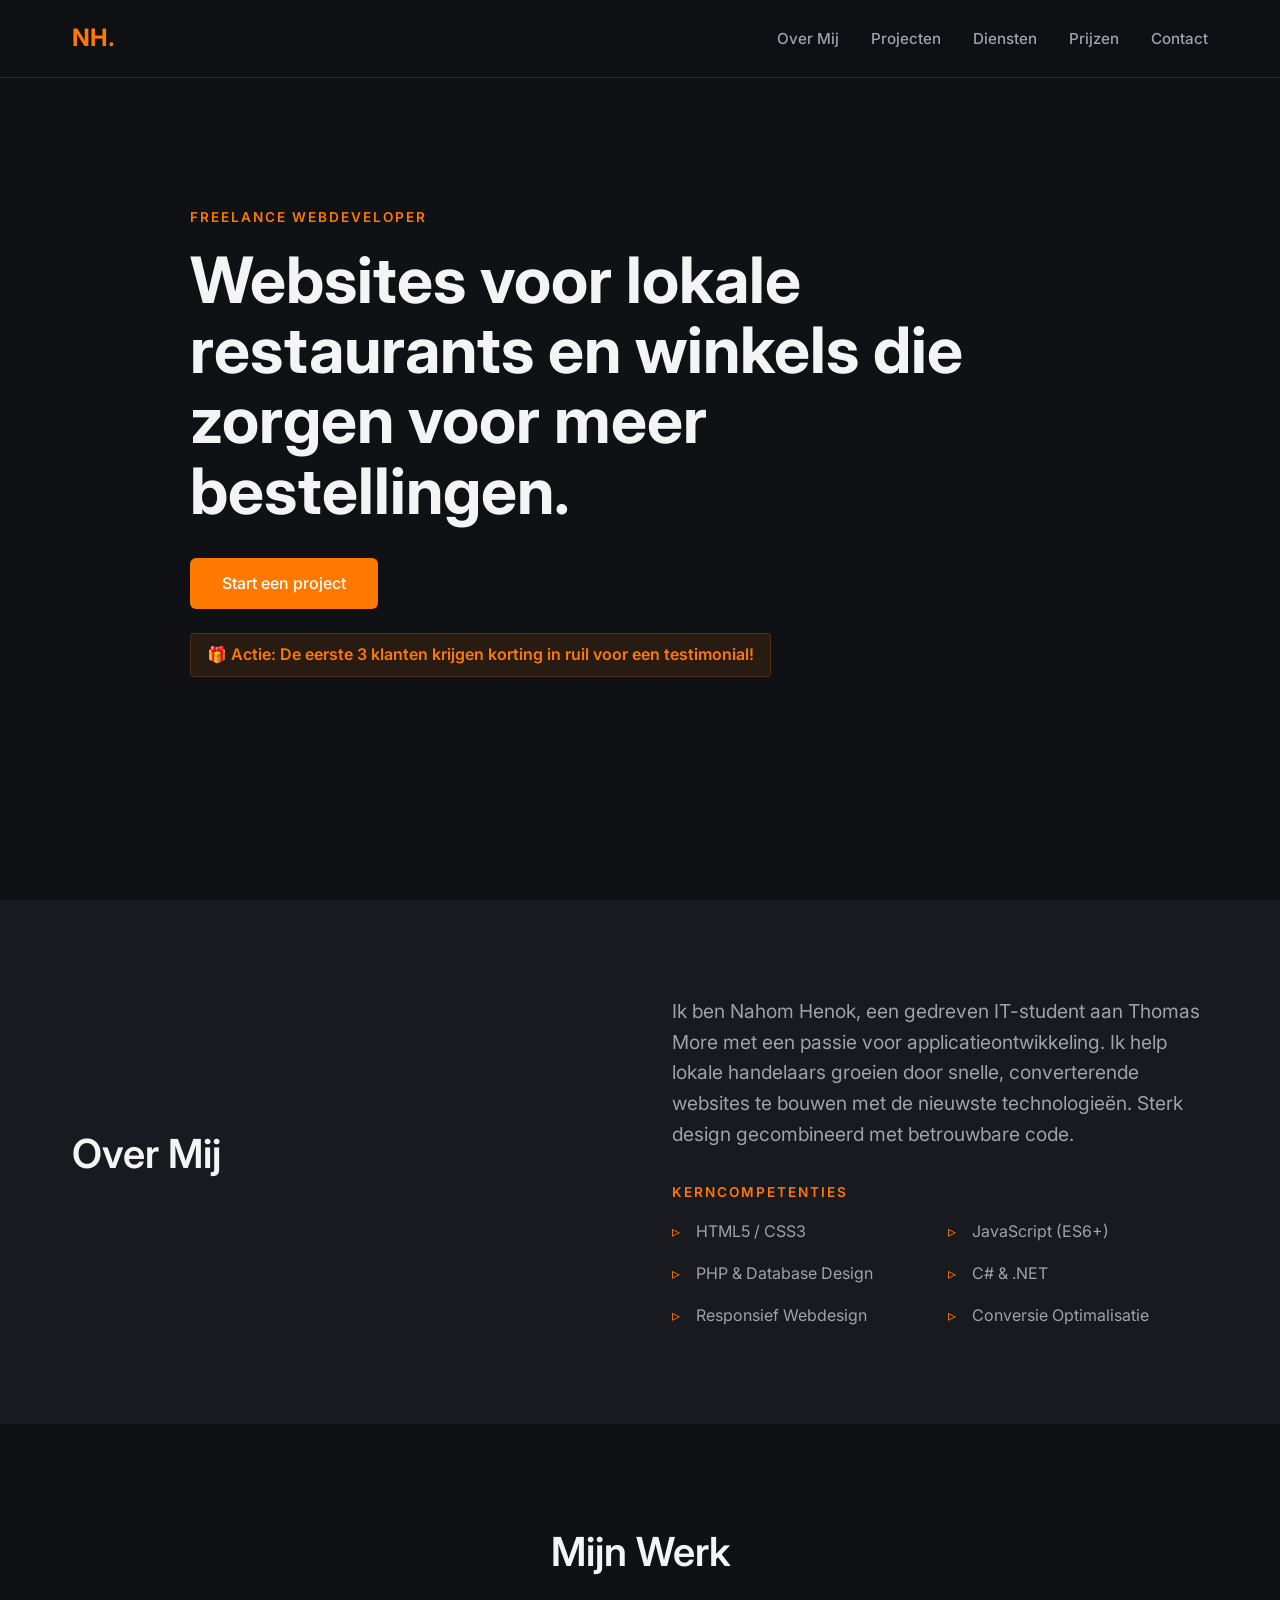
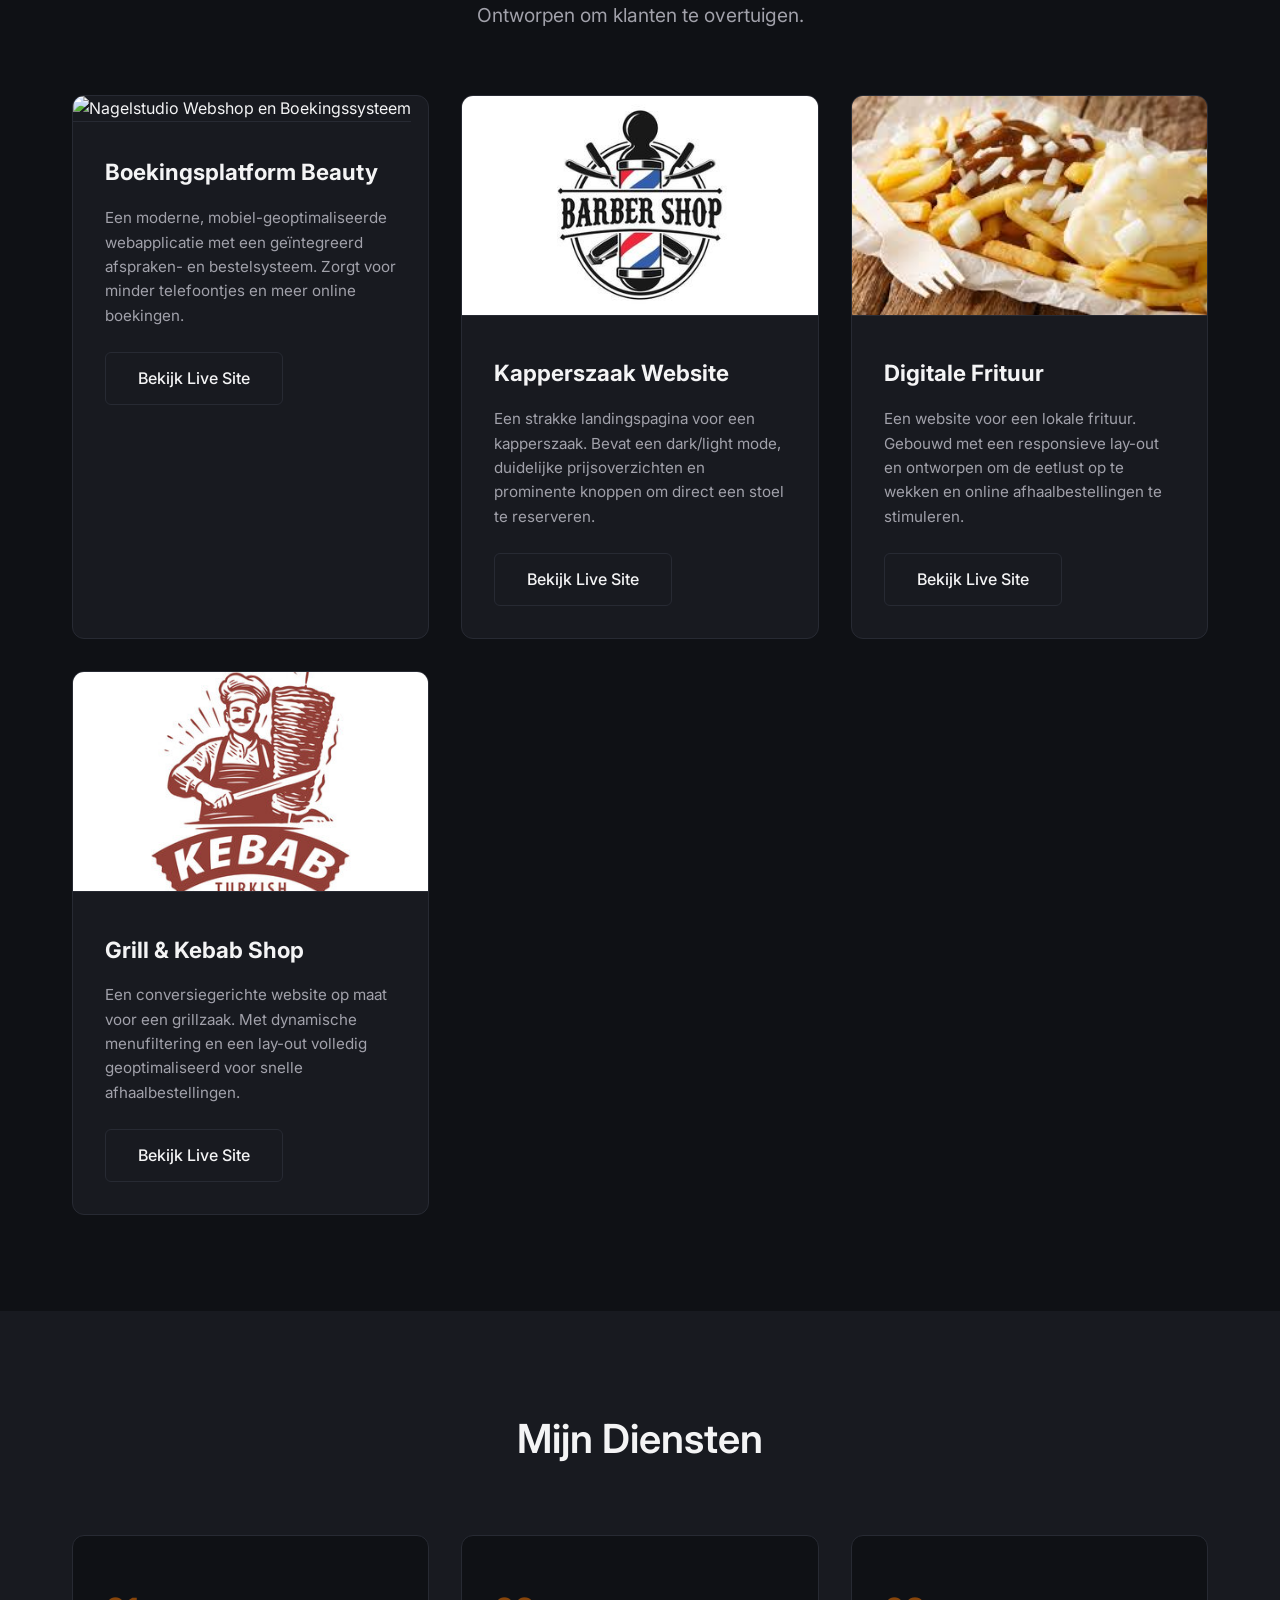
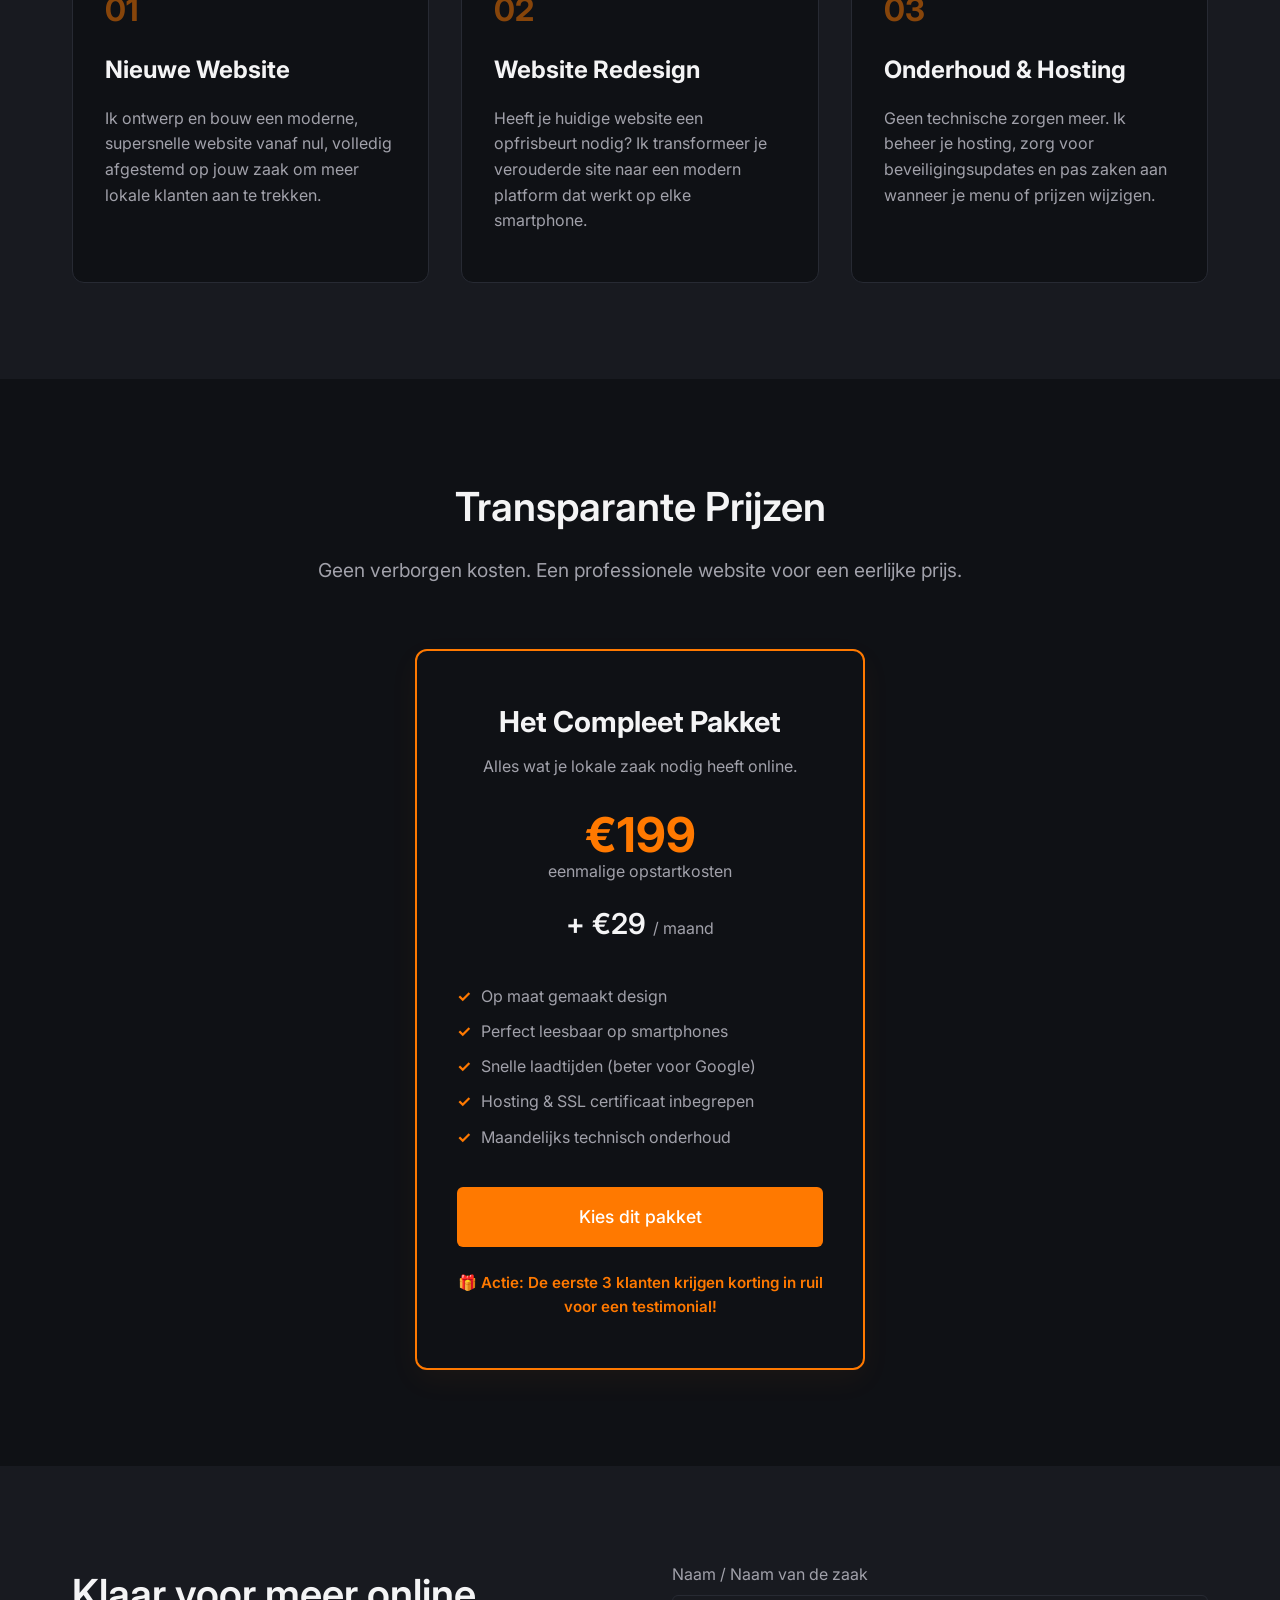
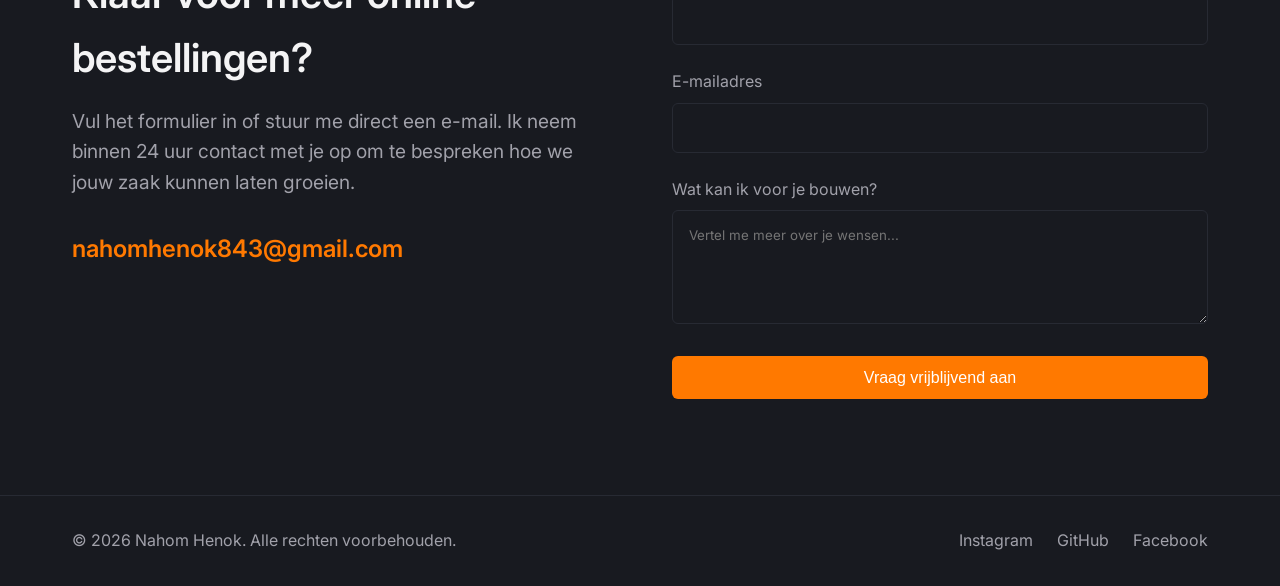
==== index.html @ 1fb466c1 "index.html" ====
<!DOCTYPE html>
<html lang="nl">
<head>
    <meta charset="UTF-8">
    <meta name="viewport" content="width=device-width, initial-scale=1.0">
    <title>Nahom Henok | Webdesign voor Lokale Zaken</title>
    <link rel="preconnect" href="https://fonts.googleapis.com">
    <link rel="preconnect" href="https://fonts.gstatic.com" crossorigin>
    <link href="https://fonts.googleapis.com/css2?family=Inter:wght@300;400;500;600;700&display=swap" rel="stylesheet">
    <style>
        /* CSS Variabelen - Geïnspireerd op een moderne, strakke stijl met een subtiele Thomas More oranje accentkleur */
        :root {
            --bg-color: #0f1115;
            --bg-light: #181a20;
            --text-main: #f4f4f5;
            --text-muted: #a1a1aa;
            --accent: #FF7900; /* Thomas More Oranje */
            --accent-hover: #e66d00;
            --border: #272a33;
            --transition: 0.3s ease;
        }

        * {
            margin: 0;
            padding: 0;
            box-sizing: border-box;
        }

        html {
            scroll-behavior: smooth;
        }

        body {
            font-family: 'Inter', sans-serif;
            background-color: var(--bg-color);
            color: var(--text-main);
            line-height: 1.6;
        }

        a {
            text-decoration: none;
            color: inherit;
        }

        ul {
            list-style: none;
        }

        .container {
            max-width: 1200px;
            margin: 0 auto;
            padding: 0 2rem;
        }

        .section {
            padding: 6rem 0;
        }

        .bg-light {
            background-color: var(--bg-light);
        }

        /* --- Typografie --- */
        .section-title {
            font-size: 2.5rem;
            font-weight: 600;
            margin-bottom: 1rem;
            color: var(--text-main);
        }
        
        .eyebrow {
            color: var(--accent);
            text-transform: uppercase;
            letter-spacing: 2px;
            font-size: 0.85rem;
            font-weight: 600;
            display: block;
            margin-bottom: 1rem;
        }

        /* --- Knoppen --- */
        .btn {
            display: inline-block;
            padding: 0.8rem 2rem;
            border-radius: 6px;
            font-weight: 500;
            transition: var(--transition);
            cursor: pointer;
            border: none;
            font-size: 1rem;
        }

        .btn-primary {
            background-color: var(--accent);
            color: #fff;
        }

        .btn-primary:hover {
            background-color: var(--accent-hover);
        }

        .btn-outline {
            background-color: transparent;
            border: 1px solid var(--border);
            color: var(--text-main);
        }

        .btn-outline:hover {
            border-color: var(--accent);
            color: var(--accent);
        }

        .btn-block {
            width: 100%;
        }

        /* --- Navigatie --- */
        .header {
            position: fixed;
            top: 0;
            width: 100%;
            background-color: rgba(15, 17, 21, 0.9);
            backdrop-filter: blur(10px);
            z-index: 1000;
            border-bottom: 1px solid var(--border);
        }

        .navContainer {
            max-width: 1200px;
            margin: 0 auto;
            padding: 1.2rem 2rem;
            display: flex;
            justify-content: space-between;
            align-items: center;
        }

        .logo h3 {
            font-size: 1.5rem;
            font-weight: 700;
            color: var(--accent);
        }

        .nav-links {
            display: flex;
            gap: 2rem;
        }

        .nav-links a {
            font-size: 0.95rem;
            font-weight: 500;
            color: var(--text-muted);
            transition: var(--transition);
        }

        .nav-links a:hover {
            color: var(--accent);
        }

        /* --- Hero Sectie --- */
        .hero {
            min-height: 100vh;
            display: flex;
            align-items: center;
            padding-top: 80px;
        }

        .hero-title {
            font-size: 4rem;
            font-weight: 700;
            line-height: 1.1;
            margin-bottom: 2rem;
            max-width: 900px;
        }

        .promo-text {
            display: inline-block;
            margin-top: 1.5rem;
            font-weight: 600;
            color: var(--accent);
            background: rgba(255, 121, 0, 0.1);
            padding: 0.5rem 1rem;
            border-radius: 4px;
            border: 1px solid rgba(255, 121, 0, 0.2);
        }

        /* --- Over Mij --- */
        .about-grid {
            display: grid;
            grid-template-columns: 1fr 1fr;
            gap: 4rem;
            align-items: center;
        }

        .lead-text {
            font-size: 1.2rem;
            color: var(--text-muted);
            margin-bottom: 2rem;
        }

        .skills-list {
            display: grid;
            grid-template-columns: 1fr 1fr;
            gap: 1rem;
        }

        .skills-list li {
            position: relative;
            padding-left: 1.5rem;
            color: var(--text-muted);
        }

        .skills-list li::before {
            content: '▹';
            position: absolute;
            left: 0;
            color: var(--accent);
        }

        /* --- Projecten --- */
        .align-center {
            text-align: center;
            margin-bottom: 4rem;
        }

        .projects-grid {
            display: grid;
            grid-template-columns: repeat(auto-fit, minmax(300px, 1fr));
            gap: 2rem;
        }

        .projects-card {
            background-color: var(--bg-light);
            border: 1px solid var(--border);
            border-radius: 12px;
            overflow: hidden;
            transition: var(--transition);
        }

        .projects-card:hover {
            transform: translateY(-5px);
            border-color: var(--accent);
        }

        .project-image img {
            width: 100%;
            height: 220px;
            object-fit: cover;
            border-bottom: 1px solid var(--border);
        }

        .project-info {
            padding: 2rem;
        }

        .project-title {
            font-size: 1.4rem;
            margin-bottom: 1rem;
        }

        .project-desc {
            color: var(--text-muted);
            margin-bottom: 1.5rem;
            font-size: 0.95rem;
        }

        /* --- Diensten --- */
        .services-grid {
            display: grid;
            grid-template-columns: repeat(auto-fit, minmax(300px, 1fr));
            gap: 2rem;
        }

        .service-item {
            padding: 3rem 2rem;
            background-color: var(--bg-color);
            border: 1px solid var(--border);
            border-radius: 12px;
        }

        .service-number {
            display: block;
            font-size: 2rem;
            font-weight: 700;
            color: var(--accent);
            opacity: 0.5;
            margin-bottom: 1rem;
        }

        .service-title {
            font-size: 1.5rem;
            margin-bottom: 1rem;
        }

        .service-desc {
            color: var(--text-muted);
        }

        /* --- Prijzen --- */
        .pricing-card {
            max-width: 450px;
            margin: 0 auto;
            background-color: var(--bg-color);
            border: 2px solid var(--accent);
            border-radius: 12px;
            padding: 3rem 2.5rem;
            text-align: center;
            box-shadow: 0 10px 30px rgba(255, 121, 0, 0.05);
        }

        .pricing-features {
            text-align: left;
            margin: 2rem 0;
            color: var(--text-muted);
            line-height: 2.2;
        }
        
        .pricing-features li {
            display: flex;
            align-items: center;
            gap: 10px;
        }

        .pricing-features li::before {
            content: '✓';
            color: var(--accent);
            font-weight: bold;
        }

        /* --- Contact --- */
        .contact-grid {
            display: grid;
            grid-template-columns: 1fr 1fr;
            gap: 4rem;
        }

        .contact-desc {
            font-size: 1.2rem;
            color: var(--text-muted);
            margin-bottom: 2rem;
        }

        .email-link {
            font-size: 1.5rem;
            font-weight: 600;
            color: var(--accent);
            display: inline-block;
            margin-bottom: 2rem;
        }

        .form-group {
            margin-bottom: 1.5rem;
        }

        .form-group label {
            display: block;
            margin-bottom: 0.5rem;
            color: var(--text-muted);
        }

        .form-group input,
        .form-group textarea {
            width: 100%;
            padding: 1rem;
            background-color: var(--bg-light);
            border: 1px solid var(--border);
            border-radius: 6px;
            color: var(--text-main);
            font-family: inherit;
        }

        .form-group input:focus,
        .form-group textarea:focus {
            outline: none;
            border-color: var(--accent);
        }

        /* --- Footer --- */
        .footer {
            padding: 2rem 0;
            border-top: 1px solid var(--border);
            text-align: center;
            background-color: var(--bg-light);
        }

        .footer-container {
            display: flex;
            justify-content: space-between;
            align-items: center;
            flex-wrap: wrap;
            gap: 1rem;
        }

        .footer p {
            color: var(--text-muted);
        }

        .social-links {
            display: flex;
            gap: 1.5rem;
        }

        .social-links a {
            color: var(--text-muted);
            transition: var(--transition);
        }

        .social-links a:hover {
            color: var(--accent);
        }

        /* --- Responsief --- */
        @media (max-width: 768px) {
            .hero-title {
                font-size: 2.5rem;
            }
            .about-grid, .contact-grid {
                grid-template-columns: 1fr;
                gap: 2rem;
            }
            .nav-links {
                display: none; 
            }
        }
    </style>
</head>
<body>

    <nav class="header">
        <div class="navContainer">
            <div class="logo">
                <h3>NH.</h3>
            </div>
            <ul class="nav-links">
                <li><a href="#about">Over Mij</a></li>
                <li><a href="#projects">Projecten</a></li>
                <li><a href="#services">Diensten</a></li>
                <li><a href="#pricing">Prijzen</a></li>
                <li><a href="#contact">Contact</a></li>
            </ul>
        </div>
    </nav>

    <main>
        <section class="hero section" id="hero">
            <div class="container">
                <span class="eyebrow">Freelance Webdeveloper</span>
                <h1 class="hero-title">Websites voor lokale restaurants en winkels die zorgen voor meer bestellingen.</h1>

                <div class="hero-actions">
                    <a href="#contact" class="btn btn-primary">Start een project</a>
                    <br>
                    <span class="promo-text">🎁 Actie: De eerste 3 klanten krijgen korting in ruil voor een testimonial!</span>
                </div>
            </div>
        </section>

        <section id="about" class="about section bg-light">
            <div class="container about-grid">
                <div class="section-header">
                    <h2 class="section-title">Over Mij</h2>
                </div>
                <div class="about-content">
                    <p class="lead-text">
                        Ik ben Nahom Henok, een gedreven IT-student aan Thomas More met een passie voor applicatieontwikkeling. Ik help lokale handelaars groeien door snelle, converterende websites te bouwen met de nieuwste technologieën. Sterk design gecombineerd met betrouwbare code.
                    </p>
                    <div class="skills">
                        <span class="eyebrow">Kerncompetenties</span>
                        <ul class="skills-list">
                            <li>HTML5 / CSS3</li>
                            <li>JavaScript (ES6+)</li>
                            <li>PHP & Database Design</li>
                            <li>C# & .NET</li>
                            <li>Responsief Webdesign</li>
                            <li>Conversie Optimalisatie</li>
                        </ul>
                    </div>
                </div>
            </div>
        </section>

        <section id="projects" class="projects section">
            <div class="container">
                <div class="section-header align-center">
                    <h2 class="section-title">Mijn Werk</h2>
                    <p class="lead-text" style="text-align: center;">Ontworpen om klanten te overtuigen.</p>
                </div>
                
                <div class="projects-grid">
                    <article class="projects-card">
                        <div class="project-image">
                            <img src="images/images.jpg" alt="Nagelstudio Webshop en Boekingssysteem">
                        </div>
                        <div class="project-info">
                            <h3 class="project-title">Boekingsplatform Beauty</h3>
                            <p class="project-desc">Een moderne, mobiel-geoptimaliseerde webapplicatie met een geïntegreerd afspraken- en bestelsysteem. Zorgt voor minder telefoontjes en meer online boekingen.</p>
                            <a href="https://nahom-dev17.github.io/Nagelstudio.html" class="btn btn-outline">Bekijk Live Site</a>
                        </div>
                    </article>

                    <article class="projects-card">
                        <div class="project-image">
                            <img src="images/barbershop-logo-barber-shop-logo-template-vector.jpg" alt="Barbershop Interface">
                        </div>
                        <div class="project-info">
                            <h3 class="project-title">Kapperszaak Website</h3>
                            <p class="project-desc">Een strakke landingspagina voor een kapperszaak. Bevat een dark/light mode, duidelijke prijsoverzichten en prominente knoppen om direct een stoel te reserveren.</p>
                            <a href="barber.html" class="btn btn-outline">Bekijk Live Site</a>
                        </div>
                    </article>
                    
                    <article class="projects-card">
                        <div class="project-image">
                            <img src="images/download.jpg" alt="Frituur E-Commerce UI">
                        </div>
                        <div class="project-info">
                            <h3 class="project-title">Digitale Frituur</h3>
                            <p class="project-desc">Een website voor een lokale frituur. Gebouwd met een responsieve lay-out en ontworpen om de eetlust op te wekken en online afhaalbestellingen te stimuleren.</p>
                            <a href="fry_shop.html" class="btn btn-outline">Bekijk Live Site</a>
                        </div>
                    </article>

                    <article class="projects-card">
                        <div class="project-image">
                            <img src="images/kebab.jpg" alt="Grill en Kebab Shop Interface">
                        </div>
                        <div class="project-info">
                            <h3 class="project-title">Grill & Kebab Shop</h3>
                            <p class="project-desc">Een conversiegerichte website op maat voor een grillzaak. Met dynamische menufiltering en een lay-out volledig geoptimaliseerd voor snelle afhaalbestellingen.</p>
                            <a href="kebab.html" class="btn btn-outline">Bekijk Live Site</a>
                        </div>
                    </article>
                </div>
            </div>
        </section>

        <section id="services" class="services section bg-light">
            <div class="container">
                <div class="section-header align-center">
                    <h2 class="section-title">Mijn Diensten</h2>
                </div>

                <div class="services-grid">
                    <div class="service-item">
                        <span class="service-number">01</span>
                        <h3 class="service-title">Nieuwe Website</h3>
                        <p class="service-desc">Ik ontwerp en bouw een moderne, supersnelle website vanaf nul, volledig afgestemd op jouw zaak om meer lokale klanten aan te trekken.</p>
                    </div>

                     <div class="service-item">
                        <span class="service-number">02</span>
                        <h3 class="service-title">Website Redesign</h3>
                        <p class="service-desc">Heeft je huidige website een opfrisbeurt nodig? Ik transformeer je verouderde site naar een modern platform dat werkt op elke smartphone.</p>
                    </div>
                    
                    <div class="service-item">
                        <span class="service-number">03</span>
                        <h3 class="service-title">Onderhoud & Hosting</h3>
                        <p class="service-desc">Geen technische zorgen meer. Ik beheer je hosting, zorg voor beveiligingsupdates en pas zaken aan wanneer je menu of prijzen wijzigen.</p>
                    </div>
                </div>
            </div>
        </section>

        <!-- NIEUWE PRIJZEN SECTIE -->
        <section id="pricing" class="pricing section">
            <div class="container">
                <div class="section-header align-center">
                    <h2 class="section-title">Transparante Prijzen</h2>
                    <p class="lead-text" style="text-align: center;">Geen verborgen kosten. Een professionele website voor een eerlijke prijs.</p>
                </div>

                <div class="pricing-card">
                    <h3 style="font-size: 1.8rem; margin-bottom: 0.5rem; color: var(--text-main);">Het Compleet Pakket</h3>
                    <p style="color: var(--text-muted); margin-bottom: 2rem;">Alles wat je lokale zaak nodig heeft online.</p>
                    
                    <div style="font-size: 3rem; font-weight: 700; color: var(--accent); line-height: 1;">€199</div>
                    <div style="font-size: 1rem; color: var(--text-muted); margin-bottom: 1rem;">eenmalige opstartkosten</div>
                    
                    <div style="font-size: 1.8rem; font-weight: 600; margin-bottom: 0.5rem; color: var(--text-main);">+ €29 <span style="font-size: 1rem; font-weight: 400; color: var(--text-muted);">/ maand</span></div>
                    
                    <ul class="pricing-features">
                        <li>Op maat gemaakt design</li>
                        <li>Perfect leesbaar op smartphones</li>
                        <li>Snelle laadtijden (beter voor Google)</li>
                        <li>Hosting & SSL certificaat inbegrepen</li>
                        <li>Maandelijks technisch onderhoud</li>
                    </ul>
                    
                    <a href="#contact" class="btn btn-primary btn-block" style="padding: 1rem; font-size: 1.1rem;">Kies dit pakket</a>
                    
                    <p style="margin-top: 1.5rem; font-size: 0.95rem; color: var(--accent); font-weight: 600;">
                        🎁 Actie: De eerste 3 klanten krijgen korting in ruil voor een testimonial!
                    </p>
                </div>
            </div>
        </section>

        <section id="contact" class="contact section bg-light">
            <div class="container contact-grid">

                <div class="contact-info">
                    <h2 class="section-title">Klaar voor meer online bestellingen?</h2>
                    <p class="contact-desc">Vul het formulier in of stuur me direct een e-mail. Ik neem binnen 24 uur contact met je op om te bespreken hoe we jouw zaak kunnen laten groeien.</p>
                    <a href="mailto:nahomhenok843@gmail.com" class="email-link">nahomhenok843@gmail.com</a>
                </div>

                <div class="contact-form-wrapper">
                <form action="https://api.web3forms.com/submit" class="contact-form" id="contactForm" method="POST">
                    
                    <input type="hidden" name="access_key" value="1bc552b6-d842-4383-98e7-1da5ef92e78d">

                    <div class="form-group">
                        <label for="name">Naam / Naam van de zaak</label>
                        <input type="text" id="name" name="name" required>
                    </div>

                    <div class="form-group">
                        <label for="email">E-mailadres</label>
                        <input type="email" id="email" name="email" required>
                    </div>

                    <div class="form-group">
                        <label for="message">Wat kan ik voor je bouwen?</label>
                        <textarea id="message" name="message" rows="5" placeholder="Vertel me meer over je wensen..." required></textarea>
                    </div>
                    
                    <button type="submit" id="submitButton" class="btn btn-primary btn-block">Vraag vrijblijvend aan</button>

                    <p id="formResult" style="display: none; text-align: center; margin-top: 1rem; color: var(--text-muted);"></p>
                </form>
                </div>
            </div>
        </section>
    </main>

    <footer class="footer">
        <div class="container footer-container">
            <p>&copy; 2026 Nahom Henok. Alle rechten voorbehouden.</p>
            <div class="social-links">
                <a href="https://www.instagram.com/nahom_dev" target="_blank" rel="noopener noreferrer">Instagram</a>
                <a href="https://github.com/nahom-dev17" target="_blank" rel="noopener noreferrer">GitHub</a>
                <a href="https://www.facebook.com/profile.php?id=61585375645063" target="_blank" rel="noopener noreferrer">Facebook</a>
            </div>
        </div>
    </footer>

    <script>
        const form = document.getElementById('contactForm');
        const button = document.getElementById('submitButton');
        const result = document.getElementById('formResult');

        form.addEventListener('submit', async function(e) {
            e.preventDefault();
            button.innerText = 'Bezig met verzenden...';
            
            try {
                const response = await fetch(form.action, {
                    method: 'POST',
                    body: new FormData(form)
                });
                
                if (response.ok) {
                    result.innerText = 'Bedankt! Je bericht is succesvol verzonden.';
                    result.style.color = 'var(--accent)';
                    form.reset(); 
                } else {
                    result.innerText = 'Oeps! Er ging iets mis.';
                    result.style.color = '#ef4444';
                }
            } catch (error) {
                result.innerText = 'Netwerkfout. Probeer het later opnieuw.';
                result.style.color = '#ef4444';
            } finally {
                result.style.display = 'block';
                button.innerText = 'Vraag vrijblijvend aan';
            }
        });
    </script>
</body>
</html>
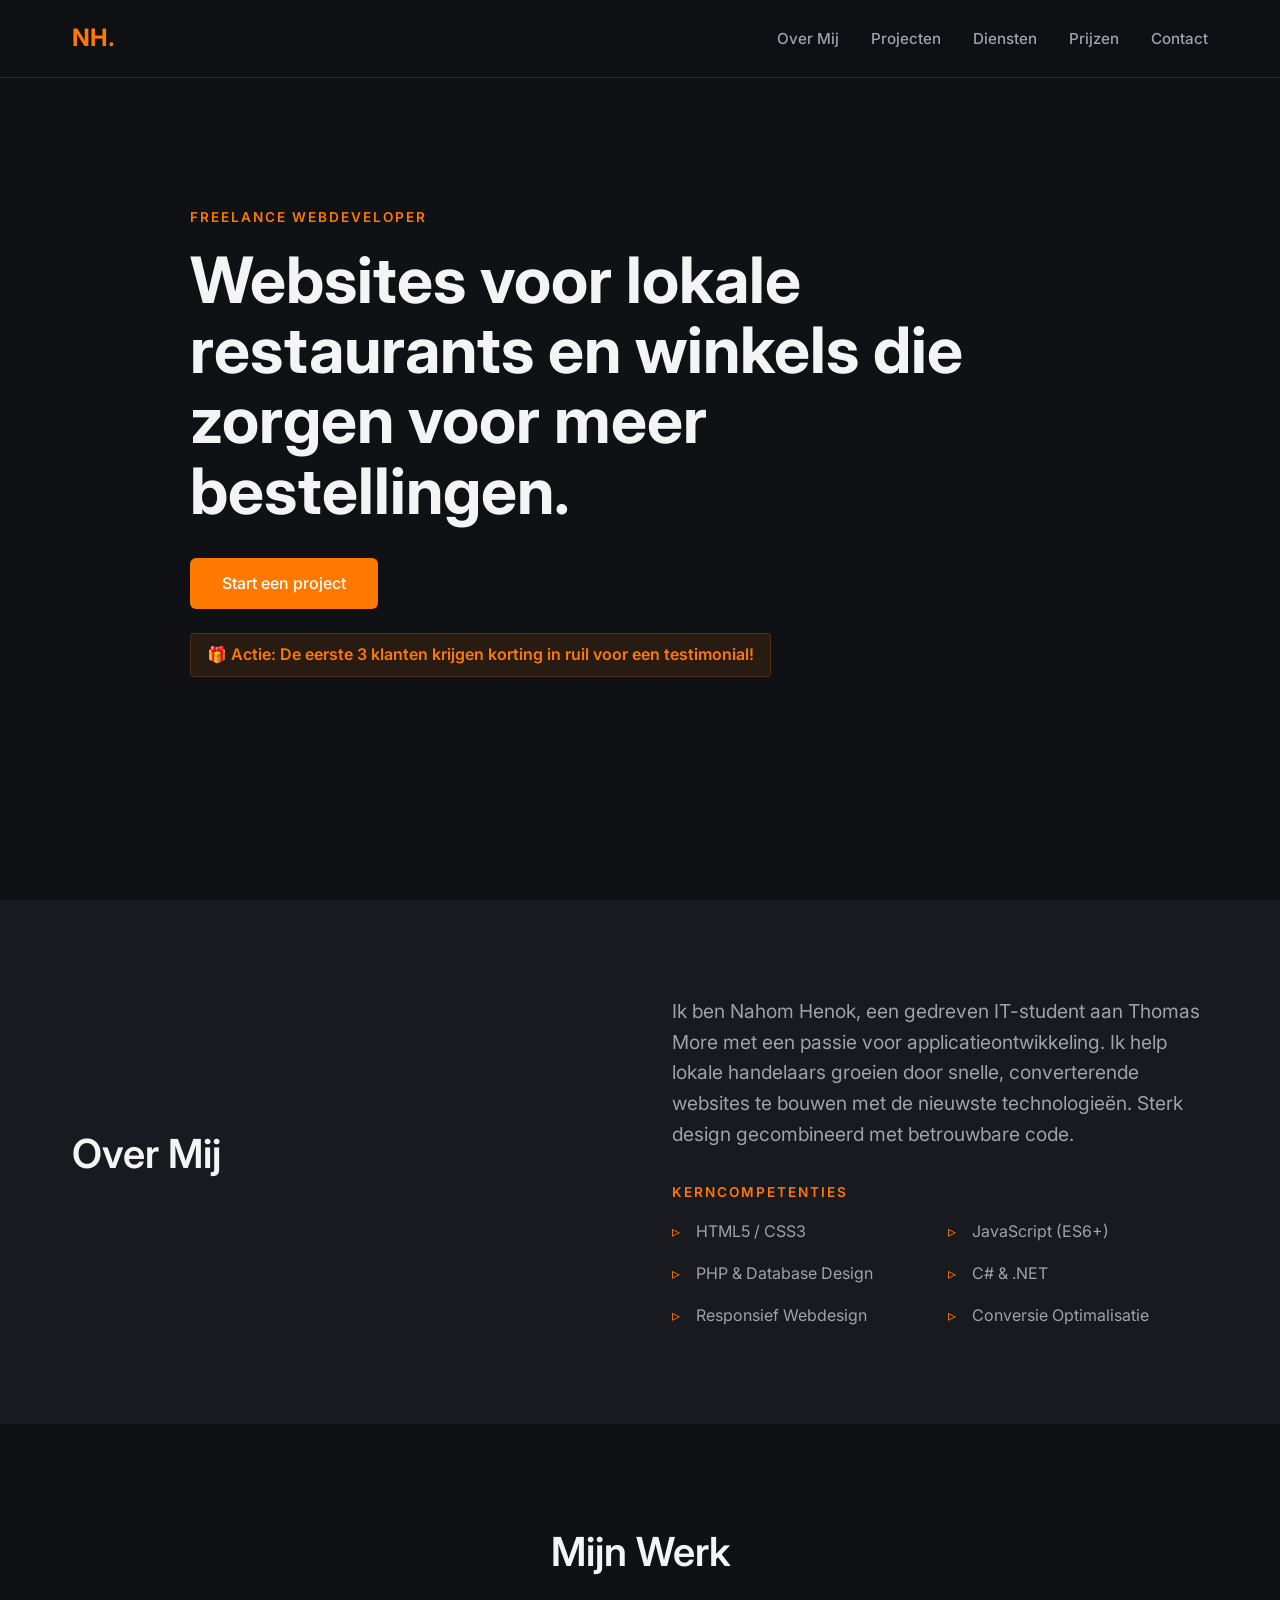
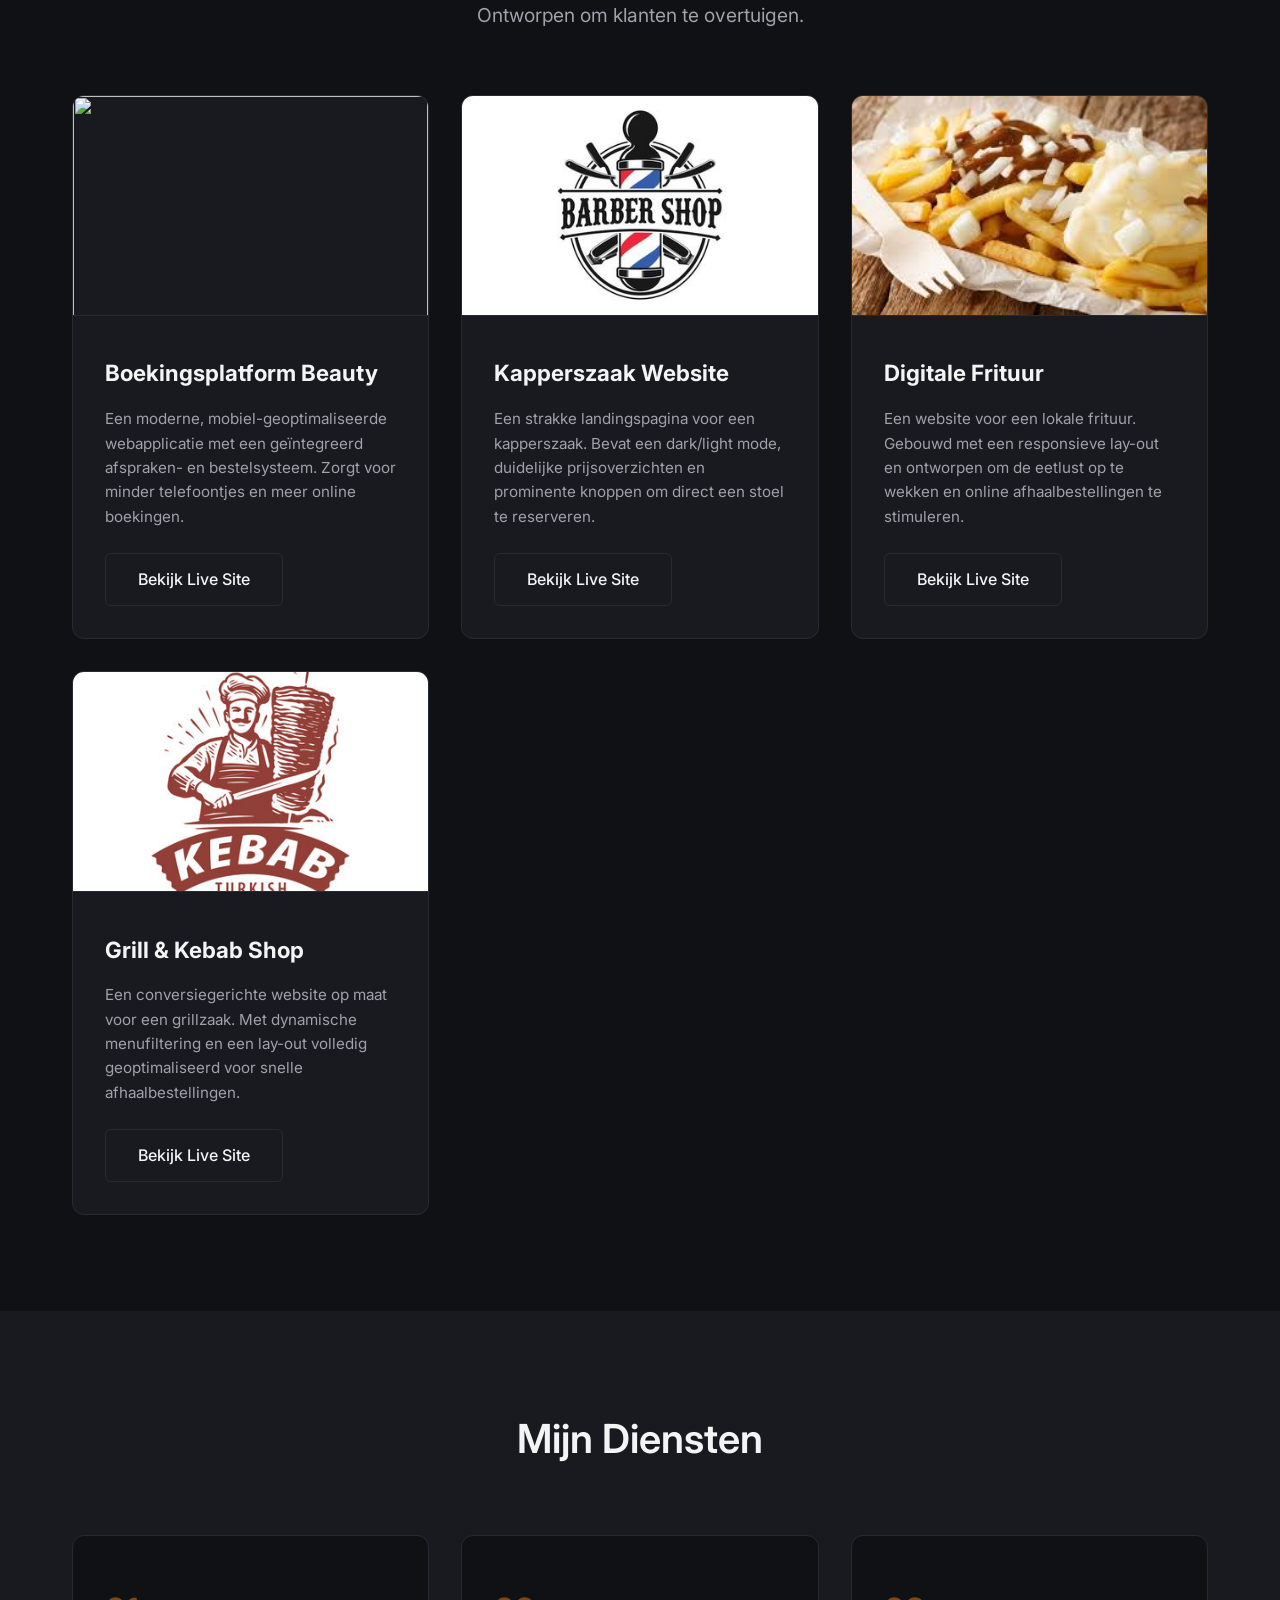
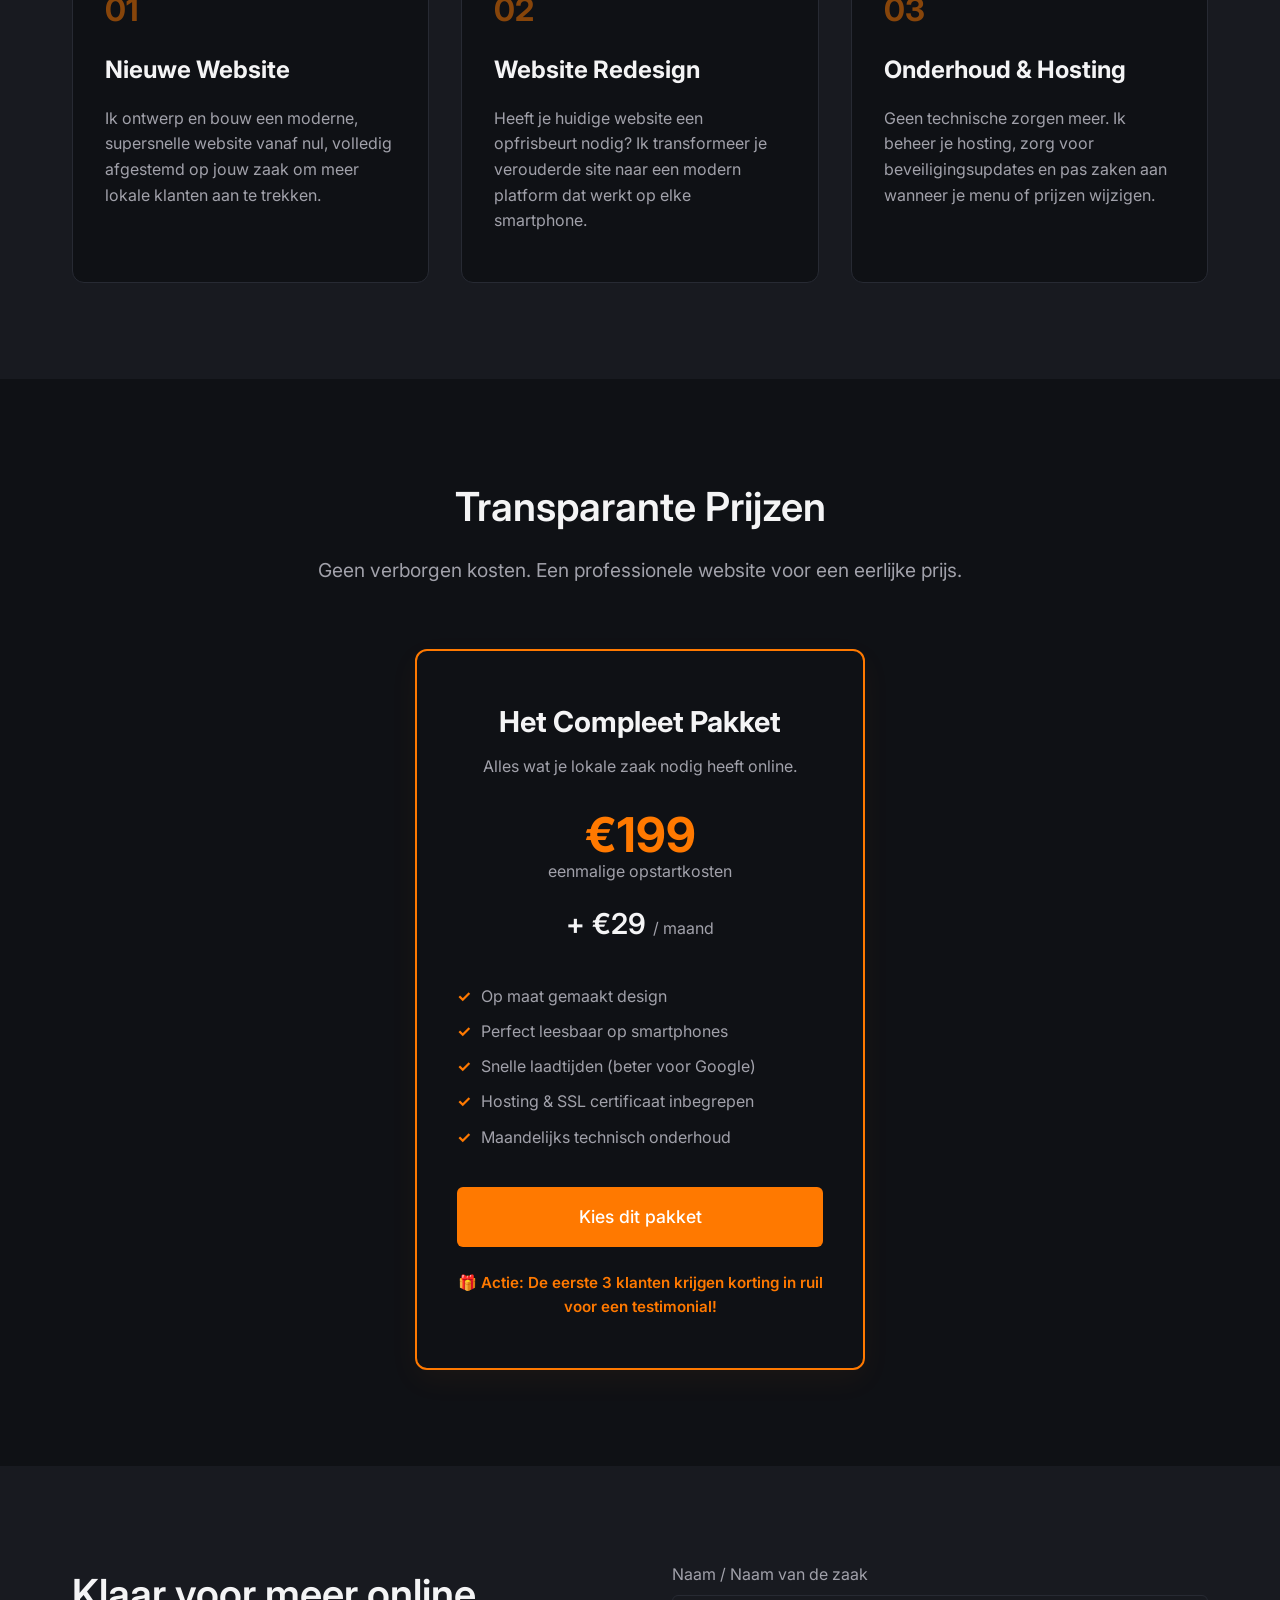
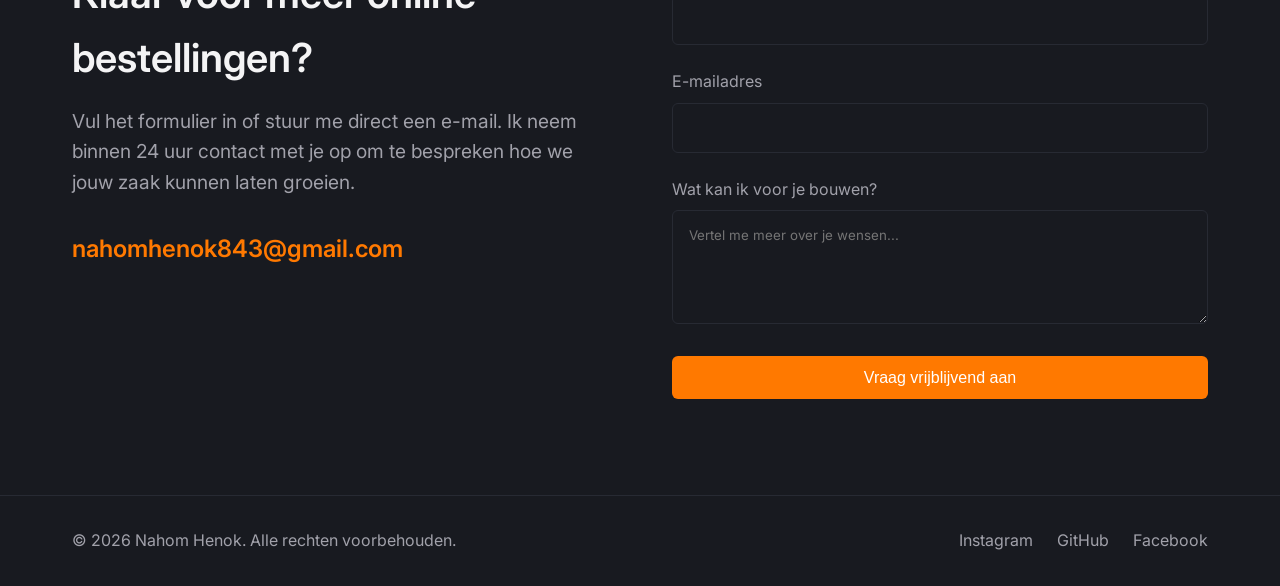
==== commit 22d7d76e: "index.html" ====
--- a/index.html
+++ b/index.html
@@ -488,7 +488,7 @@
                 <div class="projects-grid">
                     <article class="projects-card">
                         <div class="project-image">
-                            <img src="images/images.jpg" alt="Nagelstudio Webshop en Boekingssysteem">
+                            <img src="https://encrypted-tbn0.gstatic.com/images?q=tbn:ANd9GcQL7Ae1T8zJdvMOY1H7EtR8Gw5zX7mrOPf9Uxz46wrAhQ&s=10">
                         </div>
                         <div class="project-info">
                             <h3 class="project-title">Boekingsplatform Beauty</h3>
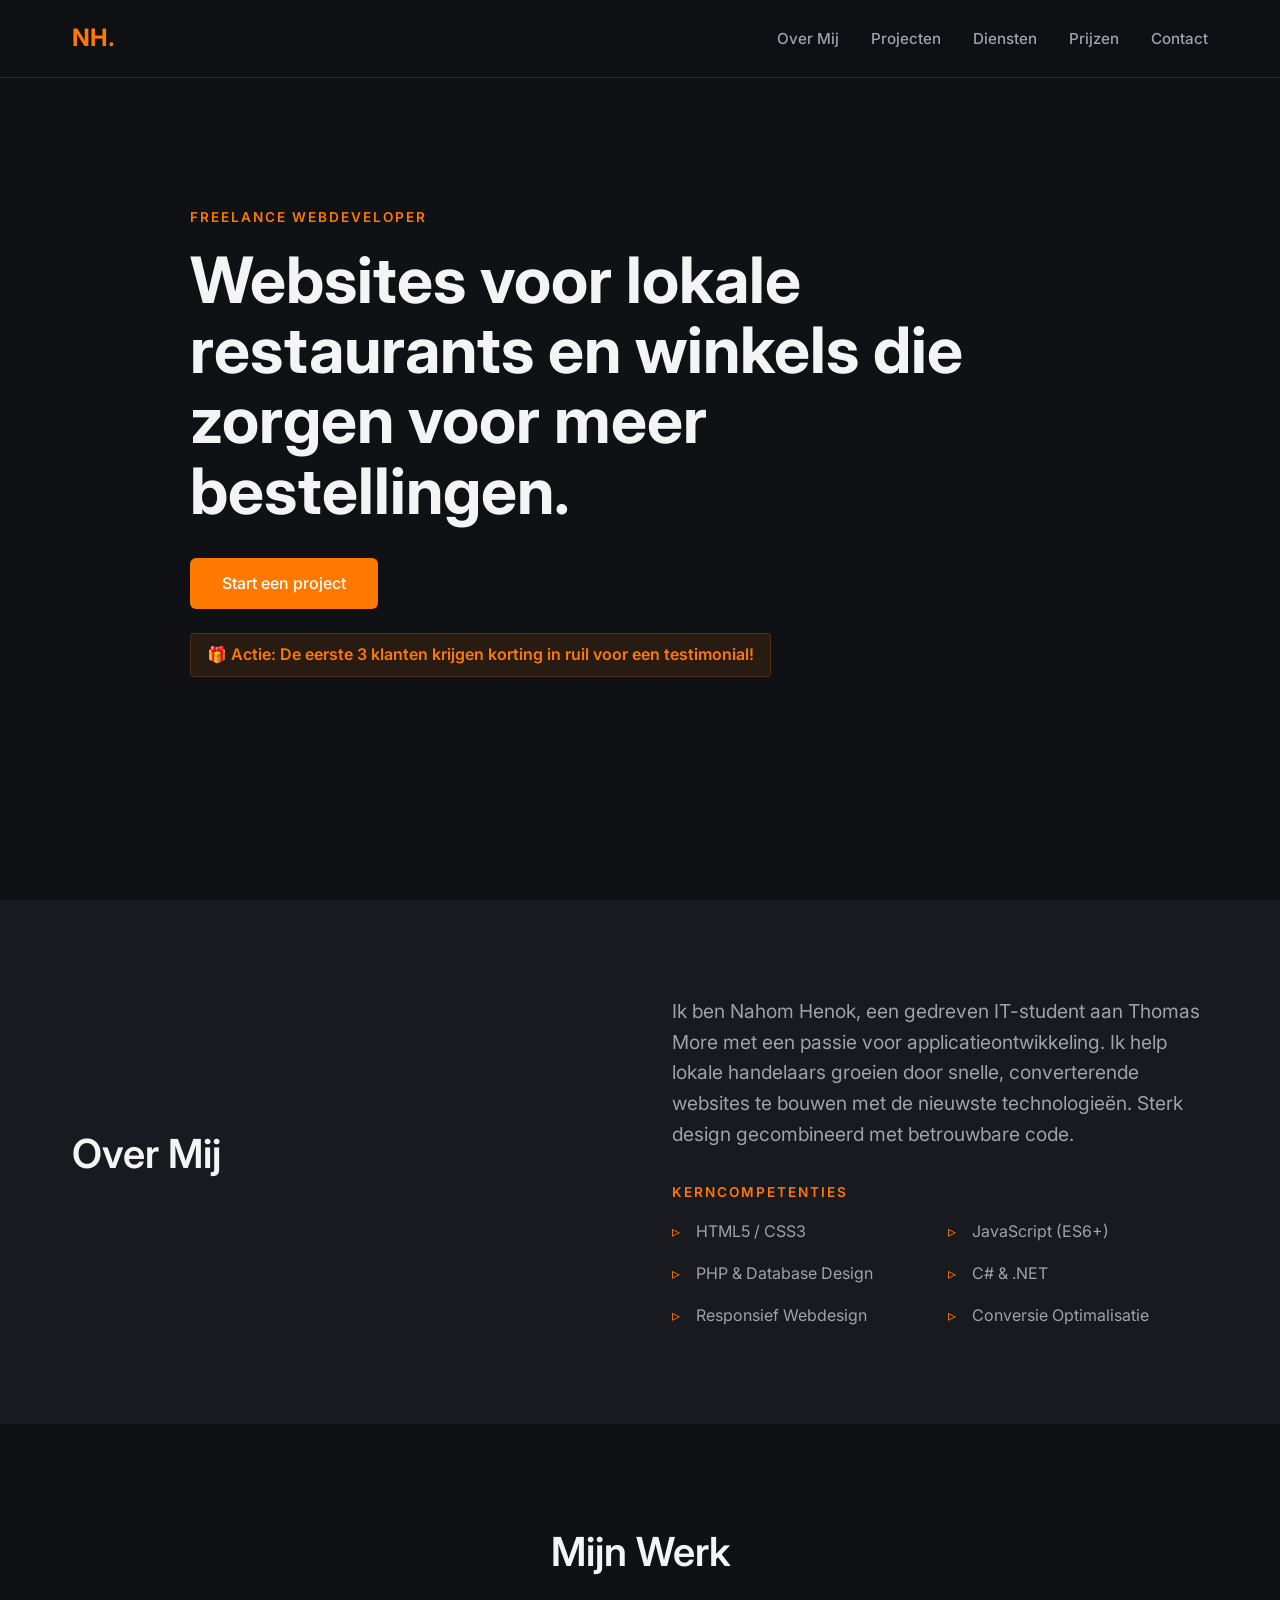
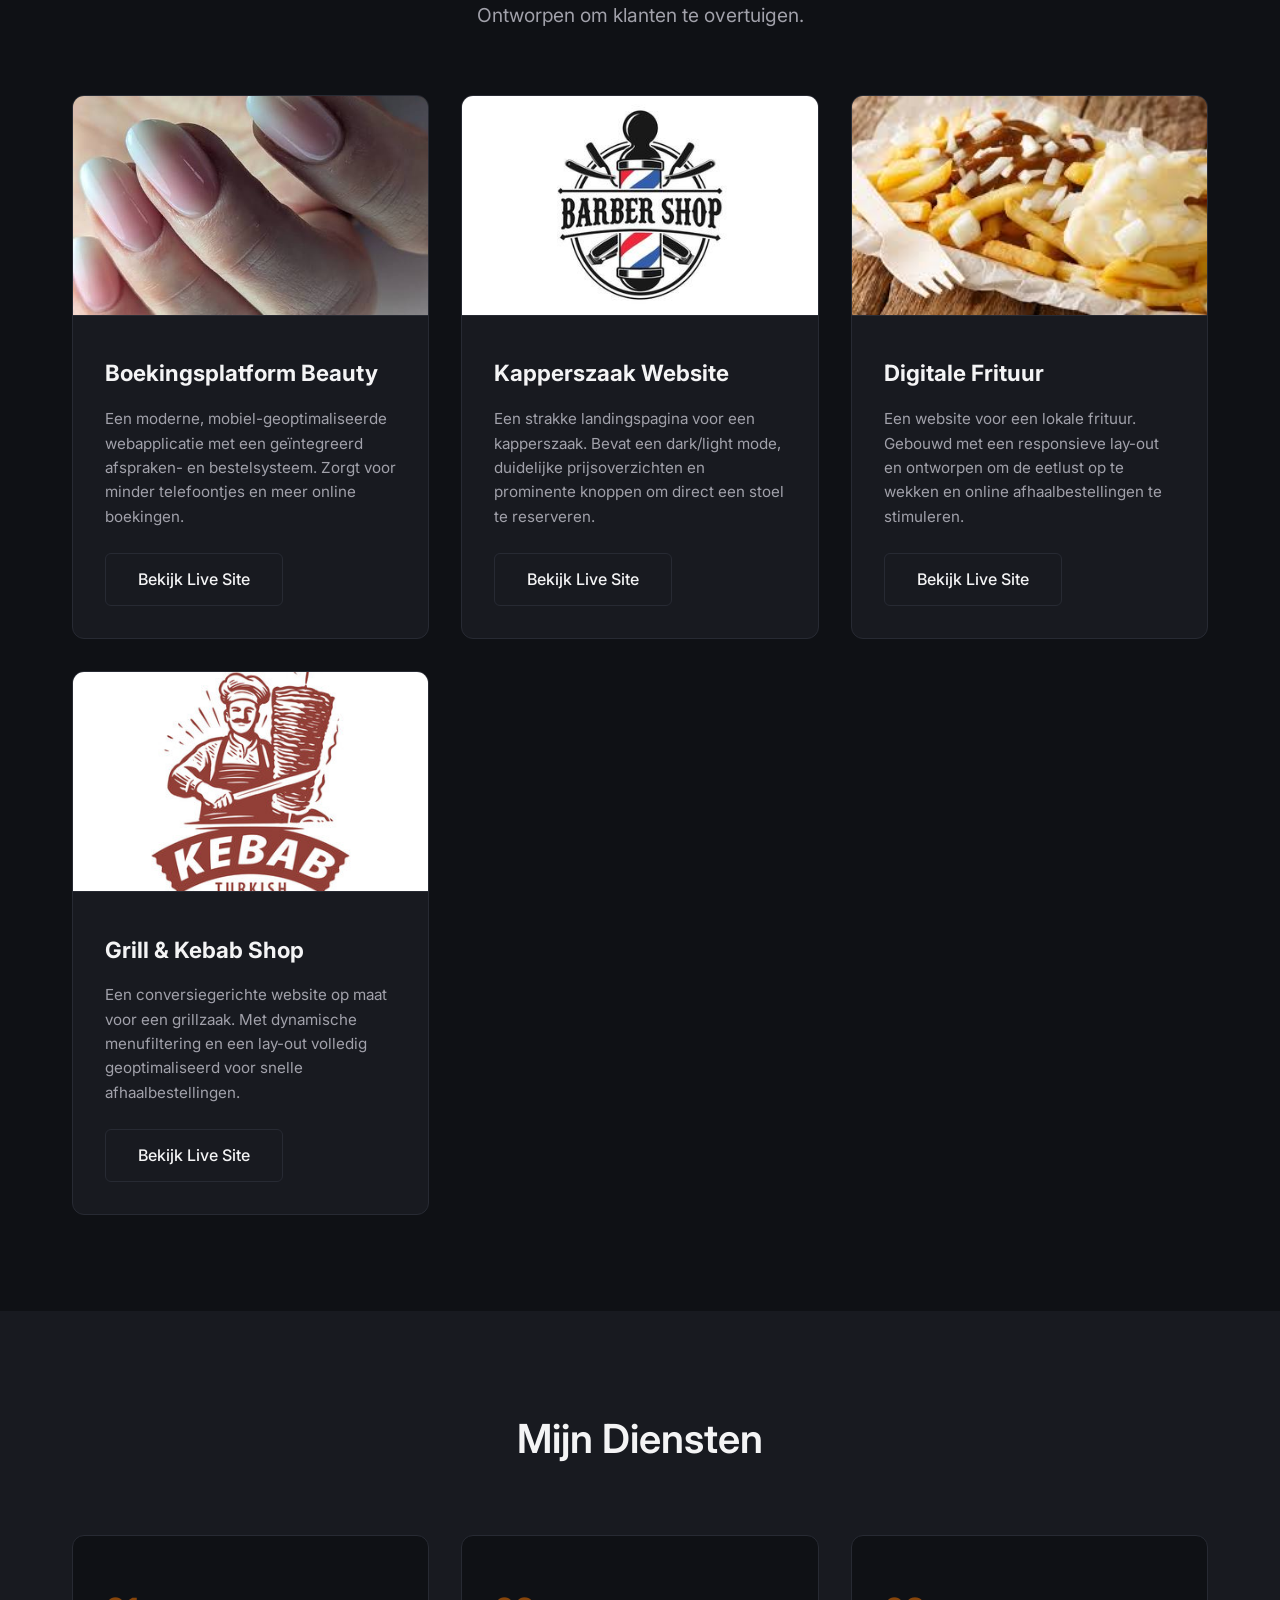
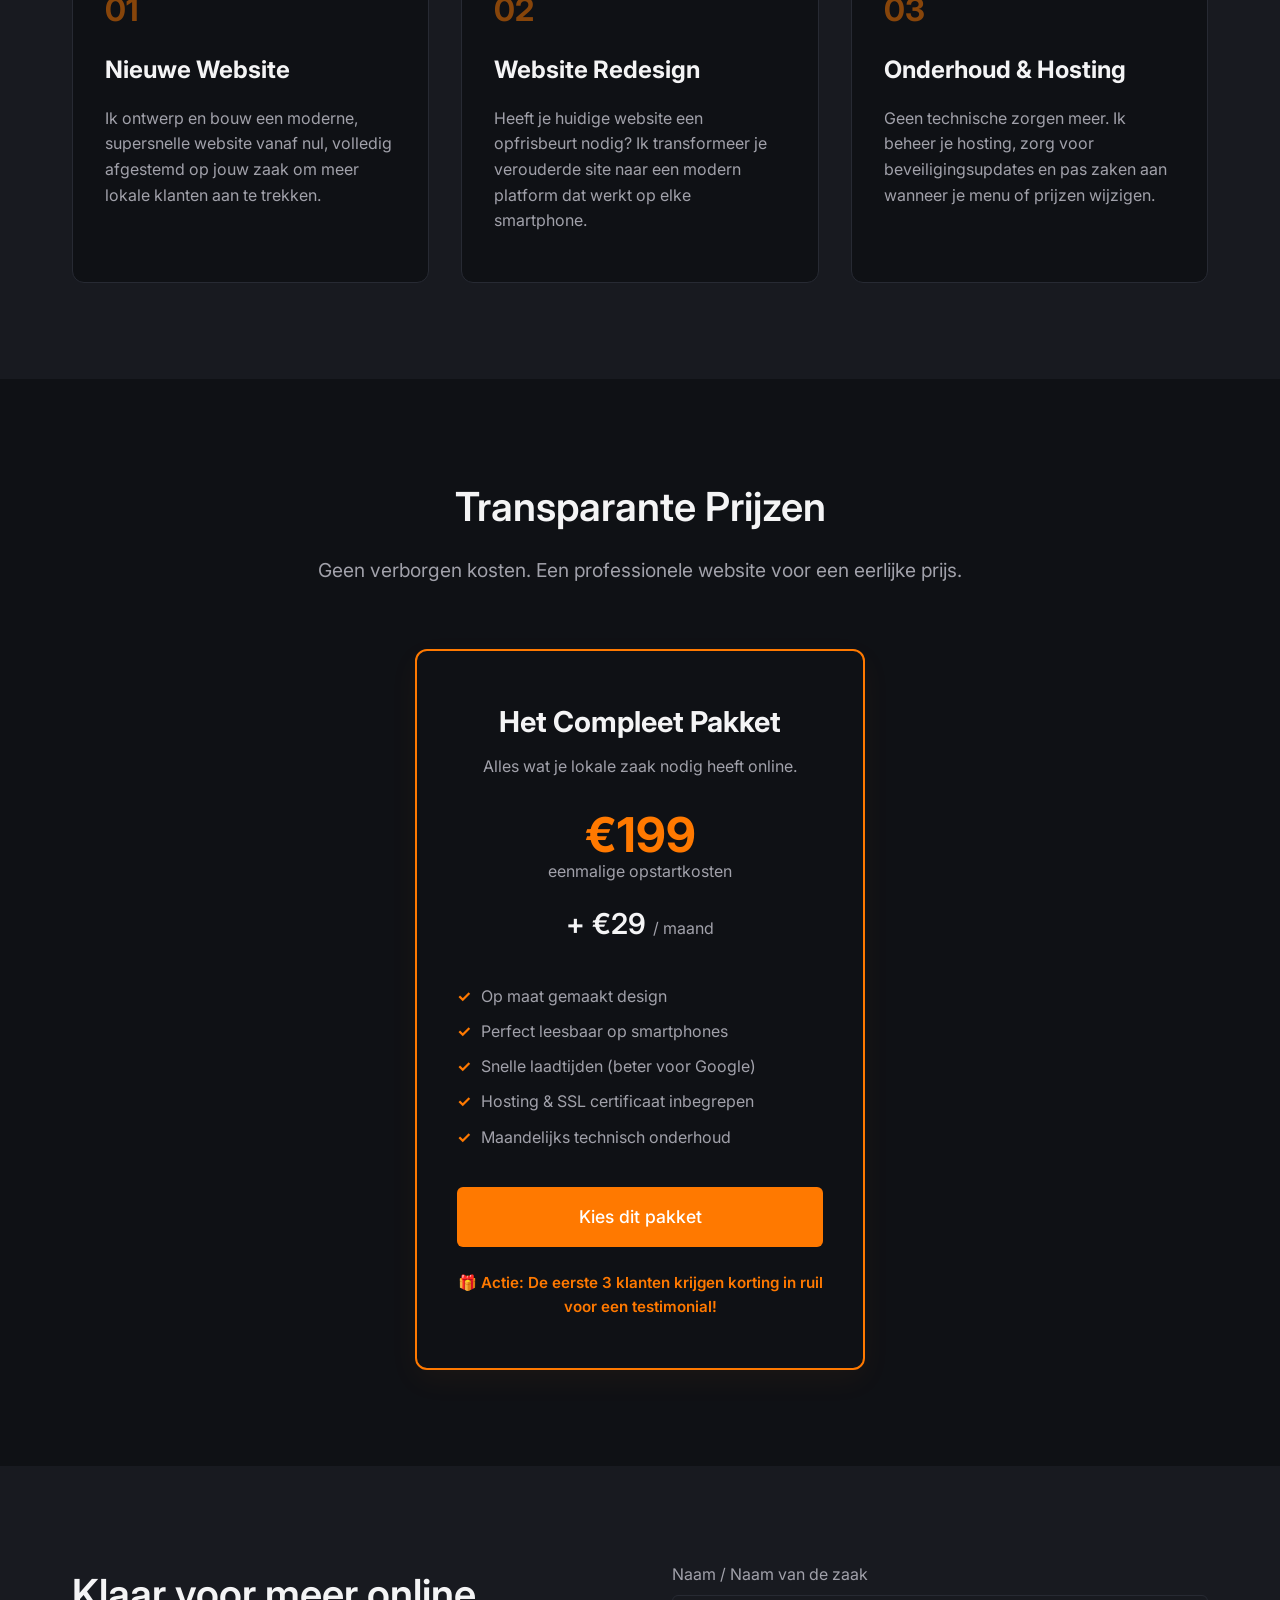
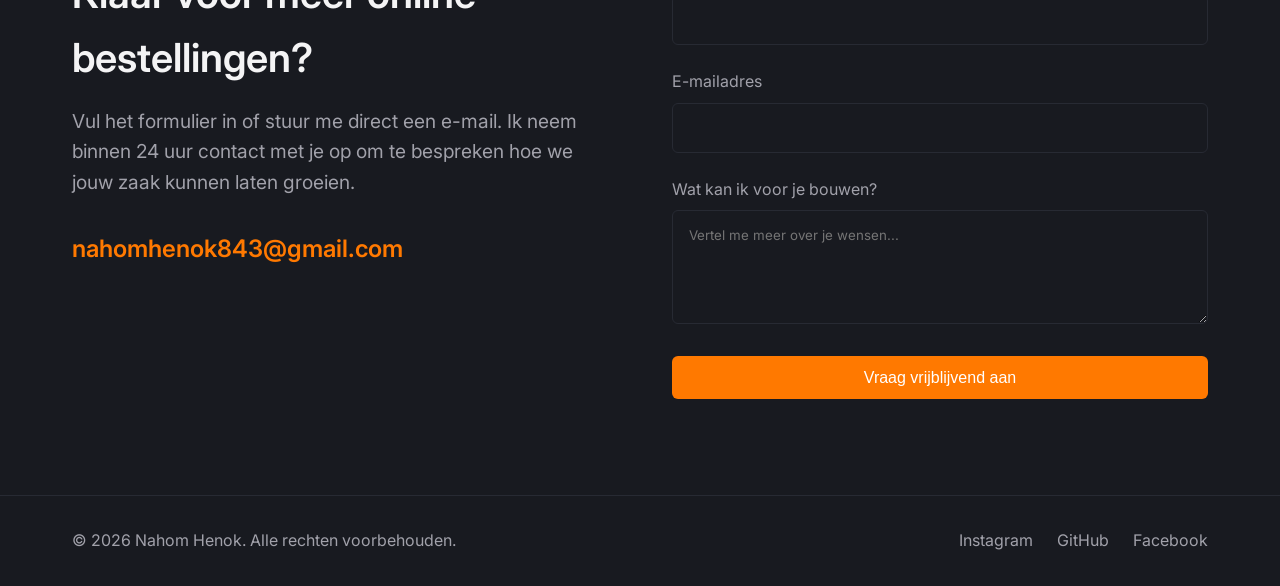
==== commit 327b5440: "index.html" ====
--- a/index.html
+++ b/index.html
@@ -488,7 +488,7 @@
                 <div class="projects-grid">
                     <article class="projects-card">
                         <div class="project-image">
-                            <img src="https://encrypted-tbn0.gstatic.com/images?q=tbn:ANd9GcQL7Ae1T8zJdvMOY1H7EtR8Gw5zX7mrOPf9Uxz46wrAhQ&s=10">
+                            <img src="images.jpg">
                         </div>
                         <div class="project-info">
                             <h3 class="project-title">Boekingsplatform Beauty</h3>
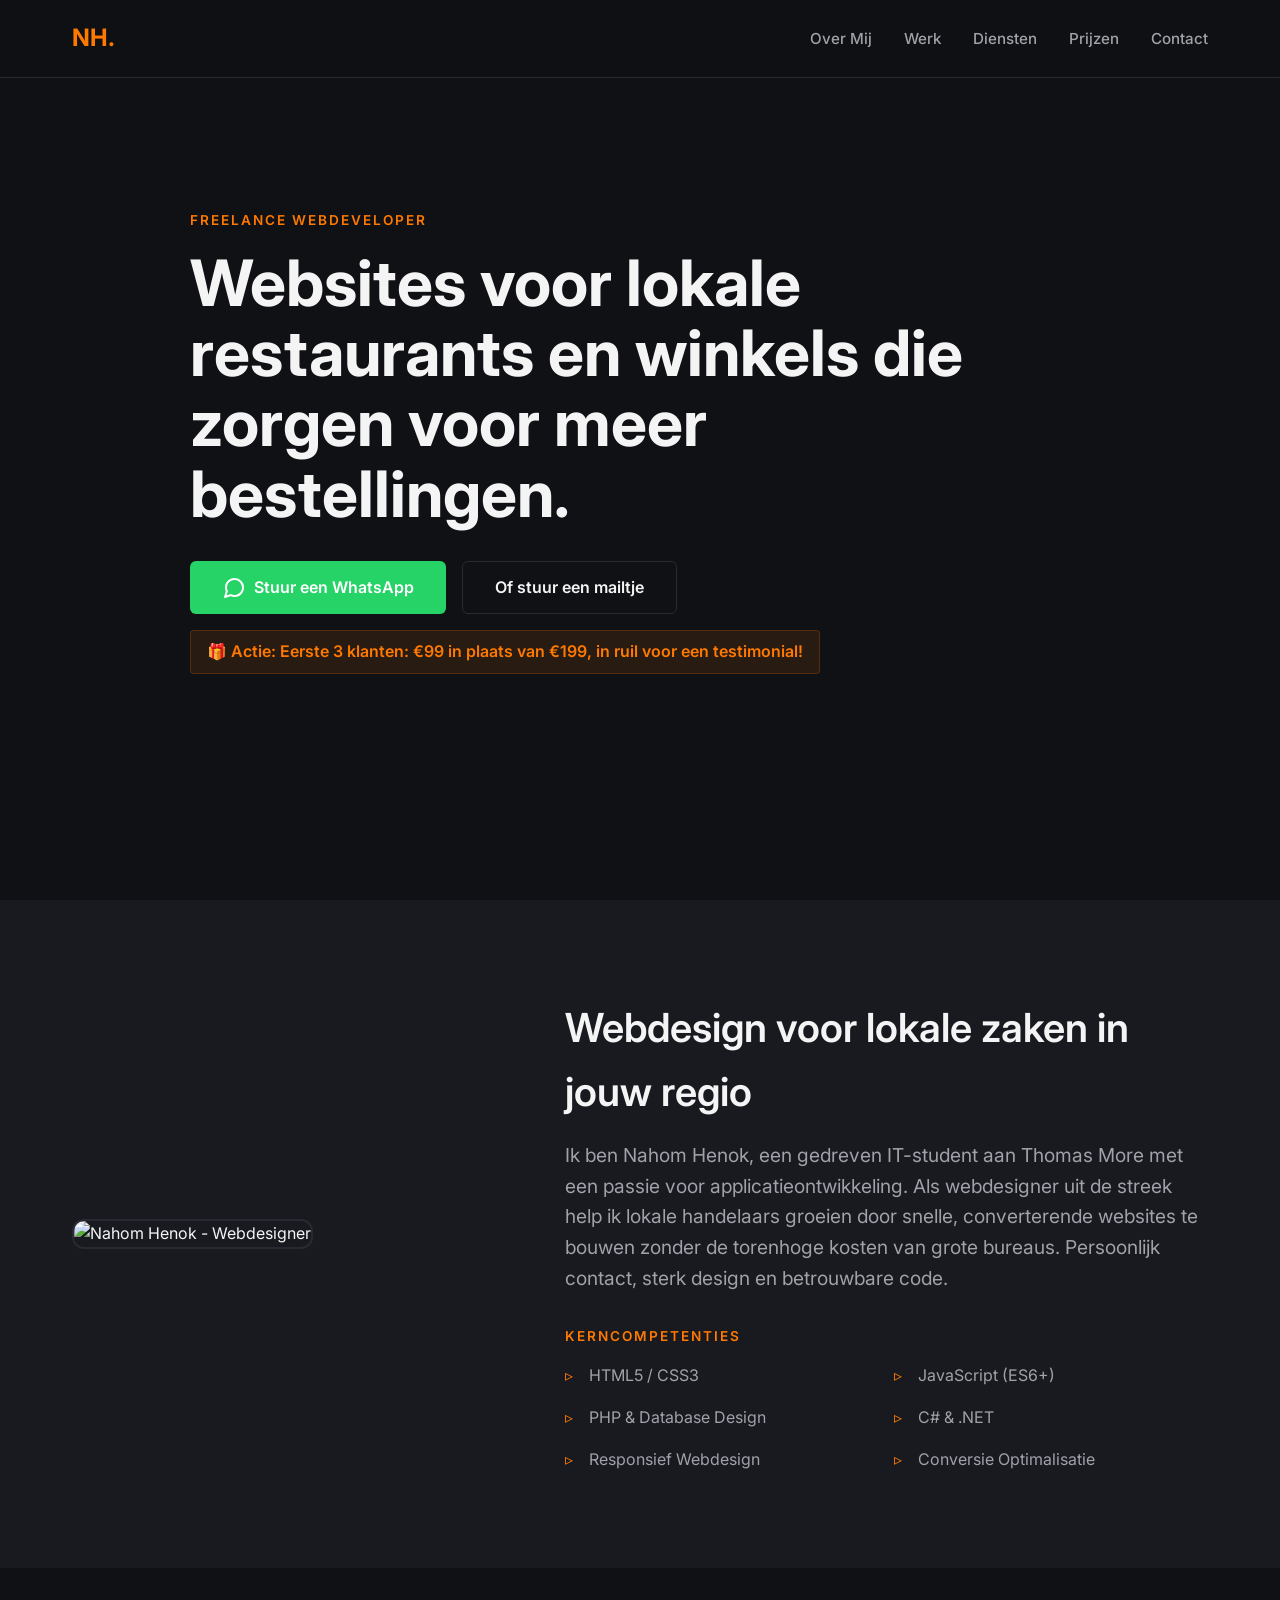
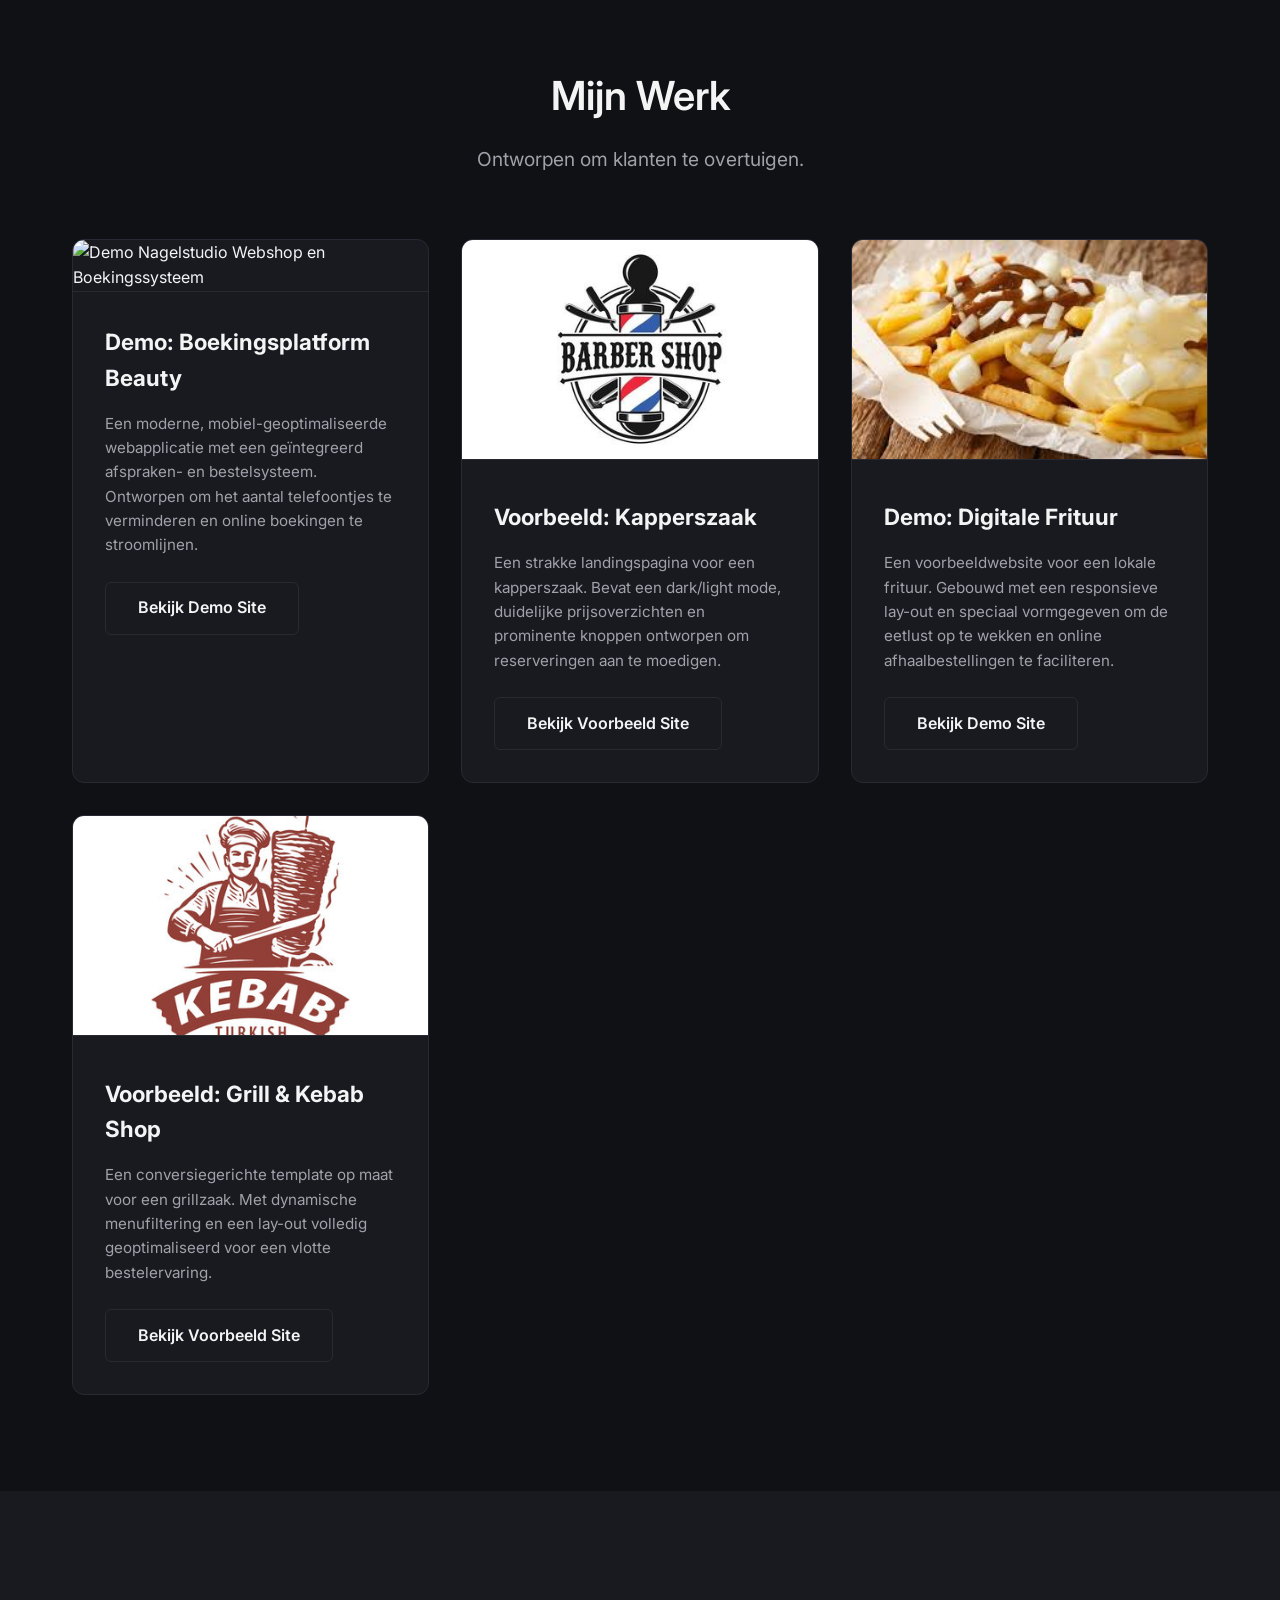
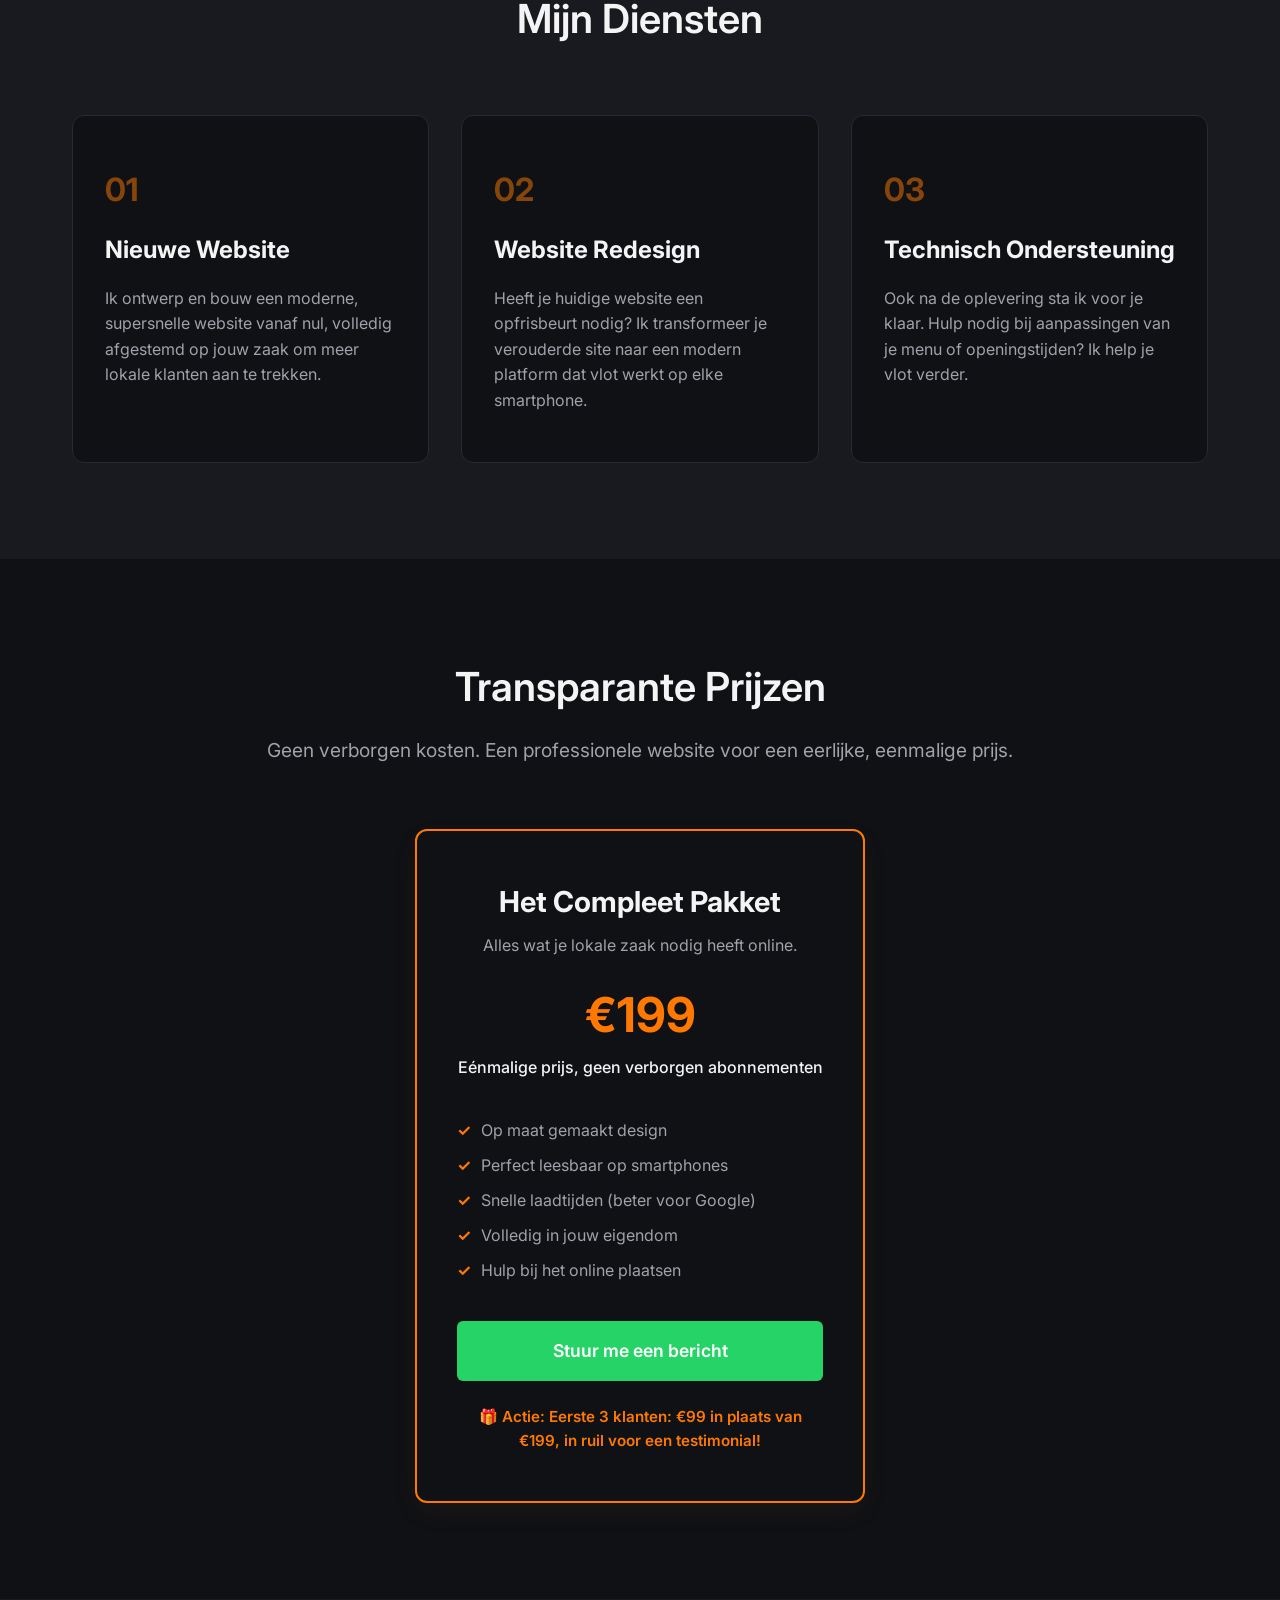
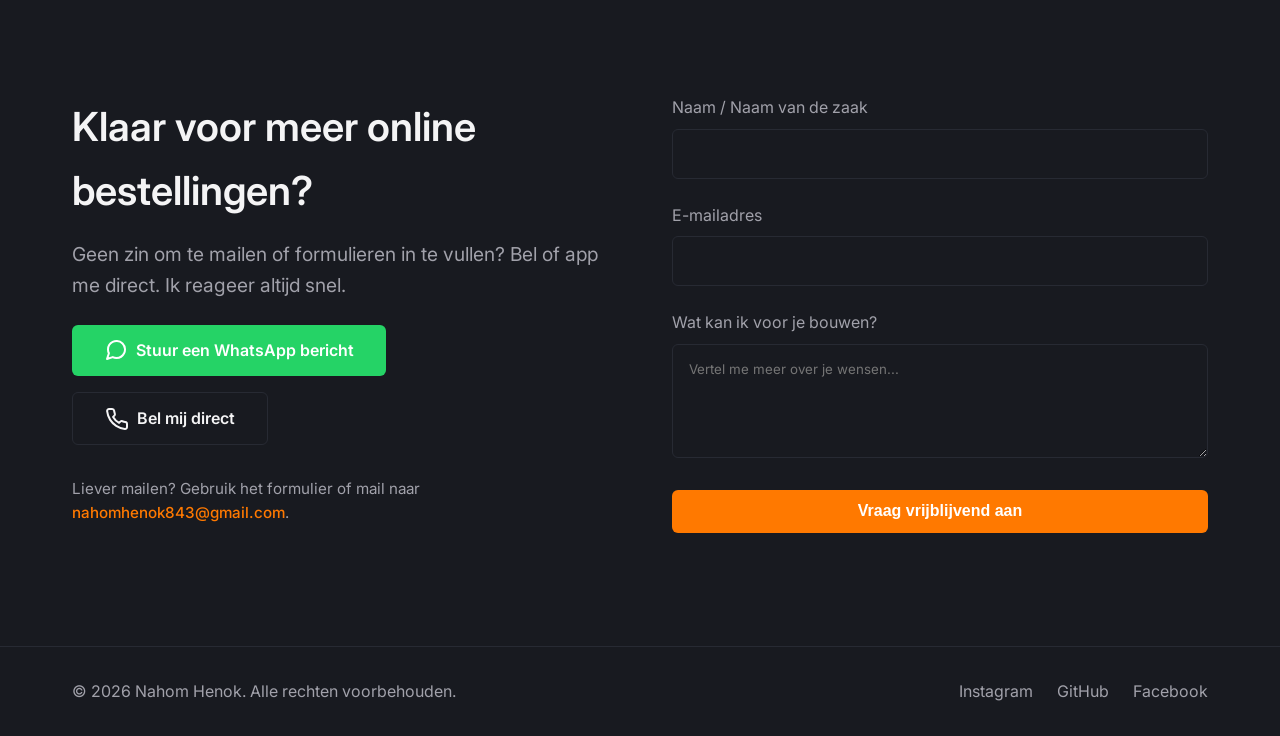
==== commit 683e4125: "index.html" ====
--- a/index.html
+++ b/index.html
@@ -8,15 +8,17 @@
     <link rel="preconnect" href="https://fonts.gstatic.com" crossorigin>
     <link href="https://fonts.googleapis.com/css2?family=Inter:wght@300;400;500;600;700&display=swap" rel="stylesheet">
     <style>
-        /* CSS Variabelen - Geïnspireerd op een moderne, strakke stijl met een subtiele Thomas More oranje accentkleur */
+        /* CSS Variabelen */
         :root {
             --bg-color: #0f1115;
             --bg-light: #181a20;
             --text-main: #f4f4f5;
             --text-muted: #a1a1aa;
-            --accent: #FF7900; /* Thomas More Oranje */
+            --accent: #FF7900; 
             --accent-hover: #e66d00;
             --border: #272a33;
+            --whatsapp: #25D366;
+            --whatsapp-hover: #1da851;
             --transition: 0.3s ease;
         }
 
@@ -80,10 +82,13 @@
 
         /* --- Knoppen --- */
         .btn {
-            display: inline-block;
+            display: inline-flex;
+            align-items: center;
+            justify-content: center;
+            gap: 0.5rem;
             padding: 0.8rem 2rem;
             border-radius: 6px;
-            font-weight: 500;
+            font-weight: 600;
             transition: var(--transition);
             cursor: pointer;
             border: none;
@@ -97,6 +102,15 @@
 
         .btn-primary:hover {
             background-color: var(--accent-hover);
+        }
+
+        .btn-whatsapp {
+            background-color: var(--whatsapp);
+            color: #fff;
+        }
+
+        .btn-whatsapp:hover {
+            background-color: var(--whatsapp-hover);
         }
 
         .btn-outline {
@@ -172,9 +186,21 @@
             max-width: 900px;
         }
 
+        .hero-actions {
+            display: flex;
+            flex-direction: column;
+            gap: 1rem;
+            align-items: flex-start;
+        }
+
+        .action-buttons {
+            display: flex;
+            gap: 1rem;
+            flex-wrap: wrap;
+        }
+
         .promo-text {
             display: inline-block;
-            margin-top: 1.5rem;
             font-weight: 600;
             color: var(--accent);
             background: rgba(255, 121, 0, 0.1);
@@ -186,9 +212,17 @@
         /* --- Over Mij --- */
         .about-grid {
             display: grid;
-            grid-template-columns: 1fr 1fr;
+            grid-template-columns: 1fr 1.5fr;
             gap: 4rem;
             align-items: center;
+        }
+
+        .about-image img {
+            width: 100%;
+            border-radius: 12px;
+            border: 2px solid var(--border);
+            object-fit: cover;
+            aspect-ratio: 1 / 1;
         }
 
         .lead-text {
@@ -336,15 +370,15 @@
         .contact-desc {
             font-size: 1.2rem;
             color: var(--text-muted);
+            margin-bottom: 1.5rem;
+        }
+
+        .direct-contact {
+            display: flex;
+            flex-direction: column;
+            gap: 1rem;
             margin-bottom: 2rem;
-        }
-
-        .email-link {
-            font-size: 1.5rem;
-            font-weight: 600;
-            color: var(--accent);
-            display: inline-block;
-            margin-bottom: 2rem;
+            align-items: flex-start;
         }
 
         .form-group {
@@ -413,7 +447,14 @@
             .hero-title {
                 font-size: 2.5rem;
             }
-            .about-grid, .contact-grid {
+            .about-grid {
+                grid-template-columns: 1fr;
+            }
+            .about-image {
+                max-width: 300px;
+                margin: 0 auto;
+            }
+            .contact-grid {
                 grid-template-columns: 1fr;
                 gap: 2rem;
             }
@@ -432,7 +473,7 @@
             </div>
             <ul class="nav-links">
                 <li><a href="#about">Over Mij</a></li>
-                <li><a href="#projects">Projecten</a></li>
+                <li><a href="#projects">Werk</a></li>
                 <li><a href="#services">Diensten</a></li>
                 <li><a href="#pricing">Prijzen</a></li>
                 <li><a href="#contact">Contact</a></li>
@@ -447,21 +488,30 @@
                 <h1 class="hero-title">Websites voor lokale restaurants en winkels die zorgen voor meer bestellingen.</h1>
 
                 <div class="hero-actions">
-                    <a href="#contact" class="btn btn-primary">Start een project</a>
-                    <br>
-                    <span class="promo-text">🎁 Actie: De eerste 3 klanten krijgen korting in ruil voor een testimonial!</span>
+                    <div class="action-buttons">
+                        <!-- VERVANG HIERONDER '32412345678' DOOR JOUW EIGEN GSM NUMMER -->
+                        <a href="https://wa.me/32465831461" class="btn btn-whatsapp" target="_blank">
+                            <svg width="24" height="24" viewBox="0 0 24 24" fill="none" stroke="currentColor" stroke-width="2" stroke-linecap="round" stroke-linejoin="round"><path d="M21 11.5a8.38 8.38 0 0 1-.9 3.8 8.5 8.5 0 0 1-7.6 4.7 8.38 8.38 0 0 1-3.8-.9L3 21l1.9-5.7a8.38 8.38 0 0 1-.9-3.8 8.5 8.5 0 0 1 4.7-7.6 8.38 8.38 0 0 1 3.8-.9h.5a8.48 8.48 0 0 1 8 8v.5z"></path></svg>
+                            Stuur een WhatsApp
+                        </a>
+                        <a href="#contact" class="btn btn-outline">Of stuur een mailtje</a>
+                    </div>
+                    <span class="promo-text">🎁 Actie: Eerste 3 klanten: €99 in plaats van €199, in ruil voor een testimonial!</span>
                 </div>
             </div>
         </section>
 
         <section id="about" class="about section bg-light">
             <div class="container about-grid">
-                <div class="section-header">
-                    <h2 class="section-title">Over Mij</h2>
+                <div class="about-image">
+                    <img src="images/profile.jpg" alt="Nahom Henok - Webdesigner">
                 </div>
                 <div class="about-content">
+                    <div class="section-header">
+                        <h2 class="section-title">Webdesign voor lokale zaken in jouw regio</h2>
+                    </div>
                     <p class="lead-text">
-                        Ik ben Nahom Henok, een gedreven IT-student aan Thomas More met een passie voor applicatieontwikkeling. Ik help lokale handelaars groeien door snelle, converterende websites te bouwen met de nieuwste technologieën. Sterk design gecombineerd met betrouwbare code.
+                        Ik ben Nahom Henok, een gedreven IT-student aan Thomas More met een passie voor applicatieontwikkeling. Als webdesigner uit de streek help ik lokale handelaars groeien door snelle, converterende websites te bouwen zonder de torenhoge kosten van grote bureaus. Persoonlijk contact, sterk design en betrouwbare code.
                     </p>
                     <div class="skills">
                         <span class="eyebrow">Kerncompetenties</span>
@@ -488,45 +538,45 @@
                 <div class="projects-grid">
                     <article class="projects-card">
                         <div class="project-image">
-                            <img src="images.jpg">
+                            <img src="images/images.jpg" alt="Demo Nagelstudio Webshop en Boekingssysteem">
                         </div>
                         <div class="project-info">
-                            <h3 class="project-title">Boekingsplatform Beauty</h3>
-                            <p class="project-desc">Een moderne, mobiel-geoptimaliseerde webapplicatie met een geïntegreerd afspraken- en bestelsysteem. Zorgt voor minder telefoontjes en meer online boekingen.</p>
-                            <a href="https://nahom-dev17.github.io/Nagelstudio.html" class="btn btn-outline">Bekijk Live Site</a>
+                            <h3 class="project-title">Demo: Boekingsplatform Beauty</h3>
+                            <p class="project-desc">Een moderne, mobiel-geoptimaliseerde webapplicatie met een geïntegreerd afspraken- en bestelsysteem. Ontworpen om het aantal telefoontjes te verminderen en online boekingen te stroomlijnen.</p>
+                            <a href="https://nahom-dev17.github.io/Nagelstudio.html" class="btn btn-outline" target="_blank">Bekijk Demo Site</a>
                         </div>
                     </article>
 
                     <article class="projects-card">
                         <div class="project-image">
-                            <img src="images/barbershop-logo-barber-shop-logo-template-vector.jpg" alt="Barbershop Interface">
+                            <img src="images/barbershop-logo-barber-shop-logo-template-vector.jpg" alt="Voorbeeld Barbershop Interface">
                         </div>
                         <div class="project-info">
-                            <h3 class="project-title">Kapperszaak Website</h3>
-                            <p class="project-desc">Een strakke landingspagina voor een kapperszaak. Bevat een dark/light mode, duidelijke prijsoverzichten en prominente knoppen om direct een stoel te reserveren.</p>
-                            <a href="barber.html" class="btn btn-outline">Bekijk Live Site</a>
+                            <h3 class="project-title">Voorbeeld: Kapperszaak</h3>
+                            <p class="project-desc">Een strakke landingspagina voor een kapperszaak. Bevat een dark/light mode, duidelijke prijsoverzichten en prominente knoppen ontworpen om reserveringen aan te moedigen.</p>
+                            <a href="barber.html" class="btn btn-outline" target="_blank">Bekijk Voorbeeld Site</a>
                         </div>
                     </article>
                     
                     <article class="projects-card">
                         <div class="project-image">
-                            <img src="images/download.jpg" alt="Frituur E-Commerce UI">
+                            <img src="images/download.jpg" alt="Demo Frituur UI">
                         </div>
                         <div class="project-info">
-                            <h3 class="project-title">Digitale Frituur</h3>
-                            <p class="project-desc">Een website voor een lokale frituur. Gebouwd met een responsieve lay-out en ontworpen om de eetlust op te wekken en online afhaalbestellingen te stimuleren.</p>
-                            <a href="fry_shop.html" class="btn btn-outline">Bekijk Live Site</a>
+                            <h3 class="project-title">Demo: Digitale Frituur</h3>
+                            <p class="project-desc">Een voorbeeldwebsite voor een lokale frituur. Gebouwd met een responsieve lay-out en speciaal vormgegeven om de eetlust op te wekken en online afhaalbestellingen te faciliteren.</p>
+                            <a href="fry_shop.html" class="btn btn-outline" target="_blank">Bekijk Demo Site</a>
                         </div>
                     </article>
 
                     <article class="projects-card">
                         <div class="project-image">
-                            <img src="images/kebab.jpg" alt="Grill en Kebab Shop Interface">
+                            <img src="images/kebab.jpg" alt="Voorbeeld Grill en Kebab Shop">
                         </div>
                         <div class="project-info">
-                            <h3 class="project-title">Grill & Kebab Shop</h3>
-                            <p class="project-desc">Een conversiegerichte website op maat voor een grillzaak. Met dynamische menufiltering en een lay-out volledig geoptimaliseerd voor snelle afhaalbestellingen.</p>
-                            <a href="kebab.html" class="btn btn-outline">Bekijk Live Site</a>
+                            <h3 class="project-title">Voorbeeld: Grill & Kebab Shop</h3>
+                            <p class="project-desc">Een conversiegerichte template op maat voor een grillzaak. Met dynamische menufiltering en een lay-out volledig geoptimaliseerd voor een vlotte bestelervaring.</p>
+                            <a href="kebab.html" class="btn btn-outline" target="_blank">Bekijk Voorbeeld Site</a>
                         </div>
                     </article>
                 </div>
@@ -549,47 +599,46 @@
                      <div class="service-item">
                         <span class="service-number">02</span>
                         <h3 class="service-title">Website Redesign</h3>
-                        <p class="service-desc">Heeft je huidige website een opfrisbeurt nodig? Ik transformeer je verouderde site naar een modern platform dat werkt op elke smartphone.</p>
+                        <p class="service-desc">Heeft je huidige website een opfrisbeurt nodig? Ik transformeer je verouderde site naar een modern platform dat vlot werkt op elke smartphone.</p>
                     </div>
                     
                     <div class="service-item">
                         <span class="service-number">03</span>
-                        <h3 class="service-title">Onderhoud & Hosting</h3>
-                        <p class="service-desc">Geen technische zorgen meer. Ik beheer je hosting, zorg voor beveiligingsupdates en pas zaken aan wanneer je menu of prijzen wijzigen.</p>
+                        <h3 class="service-title">Technisch Ondersteuning</h3>
+                        <p class="service-desc">Ook na de oplevering sta ik voor je klaar. Hulp nodig bij aanpassingen van je menu of openingstijden? Ik help je vlot verder.</p>
                     </div>
                 </div>
             </div>
         </section>
 
-        <!-- NIEUWE PRIJZEN SECTIE -->
+        <!-- AANGEPASTE PRIJZEN SECTIE -->
         <section id="pricing" class="pricing section">
             <div class="container">
                 <div class="section-header align-center">
                     <h2 class="section-title">Transparante Prijzen</h2>
-                    <p class="lead-text" style="text-align: center;">Geen verborgen kosten. Een professionele website voor een eerlijke prijs.</p>
+                    <p class="lead-text" style="text-align: center;">Geen verborgen kosten. Een professionele website voor een eerlijke, eenmalige prijs.</p>
                 </div>
 
                 <div class="pricing-card">
                     <h3 style="font-size: 1.8rem; margin-bottom: 0.5rem; color: var(--text-main);">Het Compleet Pakket</h3>
                     <p style="color: var(--text-muted); margin-bottom: 2rem;">Alles wat je lokale zaak nodig heeft online.</p>
                     
-                    <div style="font-size: 3rem; font-weight: 700; color: var(--accent); line-height: 1;">€199</div>
-                    <div style="font-size: 1rem; color: var(--text-muted); margin-bottom: 1rem;">eenmalige opstartkosten</div>
-                    
-                    <div style="font-size: 1.8rem; font-weight: 600; margin-bottom: 0.5rem; color: var(--text-main);">+ €29 <span style="font-size: 1rem; font-weight: 400; color: var(--text-muted);">/ maand</span></div>
+                    <div style="font-size: 3rem; font-weight: 700; color: var(--accent); line-height: 1; margin-bottom: 1rem;">€199</div>
+                    <div style="font-size: 1rem; color: var(--text-main); font-weight: 500; margin-bottom: 2rem;">Eénmalige prijs, geen verborgen abonnementen</div>
                     
                     <ul class="pricing-features">
                         <li>Op maat gemaakt design</li>
                         <li>Perfect leesbaar op smartphones</li>
                         <li>Snelle laadtijden (beter voor Google)</li>
-                        <li>Hosting & SSL certificaat inbegrepen</li>
-                        <li>Maandelijks technisch onderhoud</li>
+                        <li>Volledig in jouw eigendom</li>
+                        <li>Hulp bij het online plaatsen</li>
                     </ul>
                     
-                    <a href="#contact" class="btn btn-primary btn-block" style="padding: 1rem; font-size: 1.1rem;">Kies dit pakket</a>
+                    <!-- VERVANG HIERONDER '32412345678' DOOR JOUW EIGEN GSM NUMMER -->
+                    <a href="https://wa.me/32465831461" target="_blank" class="btn btn-whatsapp btn-block" style="padding: 1rem; font-size: 1.1rem;">Stuur me een bericht</a>
                     
                     <p style="margin-top: 1.5rem; font-size: 0.95rem; color: var(--accent); font-weight: 600;">
-                        🎁 Actie: De eerste 3 klanten krijgen korting in ruil voor een testimonial!
+                        🎁 Actie: Eerste 3 klanten: €99 in plaats van €199, in ruil voor een testimonial!
                     </p>
                 </div>
             </div>
@@ -600,8 +649,23 @@
 
                 <div class="contact-info">
                     <h2 class="section-title">Klaar voor meer online bestellingen?</h2>
-                    <p class="contact-desc">Vul het formulier in of stuur me direct een e-mail. Ik neem binnen 24 uur contact met je op om te bespreken hoe we jouw zaak kunnen laten groeien.</p>
-                    <a href="mailto:nahomhenok843@gmail.com" class="email-link">nahomhenok843@gmail.com</a>
+                    <p class="contact-desc">Geen zin om te mailen of formulieren in te vullen? Bel of app me direct. Ik reageer altijd snel.</p>
+                    
+                    <div class="direct-contact">
+                        <!-- VERVANG HIERONDER '32412345678' DOOR JOUW EIGEN GSM NUMMER -->
+                        <a href="https://wa.me/32465831461" target="_blank" class="btn btn-whatsapp">
+                            <svg width="24" height="24" viewBox="0 0 24 24" fill="none" stroke="currentColor" stroke-width="2" stroke-linecap="round" stroke-linejoin="round"><path d="M21 11.5a8.38 8.38 0 0 1-.9 3.8 8.5 8.5 0 0 1-7.6 4.7 8.38 8.38 0 0 1-3.8-.9L3 21l1.9-5.7a8.38 8.38 0 0 1-.9-3.8 8.5 8.5 0 0 1 4.7-7.6 8.38 8.38 0 0 1 3.8-.9h.5a8.48 8.48 0 0 1 8 8v.5z"></path></svg>
+                            Stuur een WhatsApp bericht
+                        </a>
+                        
+                        <!-- VERVANG HIERONDER '32412345678' DOOR JOUW EIGEN GSM NUMMER -->
+                        <a href="tel:+32465831461" class="btn btn-outline">
+                            <svg width="24" height="24" viewBox="0 0 24 24" fill="none" stroke="currentColor" stroke-width="2" stroke-linecap="round" stroke-linejoin="round"><path d="M22 16.92v3a2 2 0 0 1-2.18 2 19.79 19.79 0 0 1-8.63-3.07 19.5 19.5 0 0 1-6-6 19.79 19.79 0 0 1-3.07-8.67A2 2 0 0 1 4.11 2h3a2 2 0 0 1 2 1.72 12.84 12.84 0 0 0 .7 2.81 2 2 0 0 1-.45 2.11L8.09 9.91a16 16 0 0 0 6 6l1.27-1.27a2 2 0 0 1 2.11-.45 12.84 12.84 0 0 0 2.81.7A2 2 0 0 1 22 16.92z"></path></svg>
+                            Bel mij direct
+                        </a>
+                    </div>
+                    
+                    <p class="contact-desc" style="font-size: 0.95rem; margin-top: 2rem;">Liever mailen? Gebruik het formulier of mail naar <a href="mailto:nahomhenok843@gmail.com" style="color: var(--accent); font-weight: 500;">nahomhenok843@gmail.com</a>.</p>
                 </div>
 
                 <div class="contact-form-wrapper">
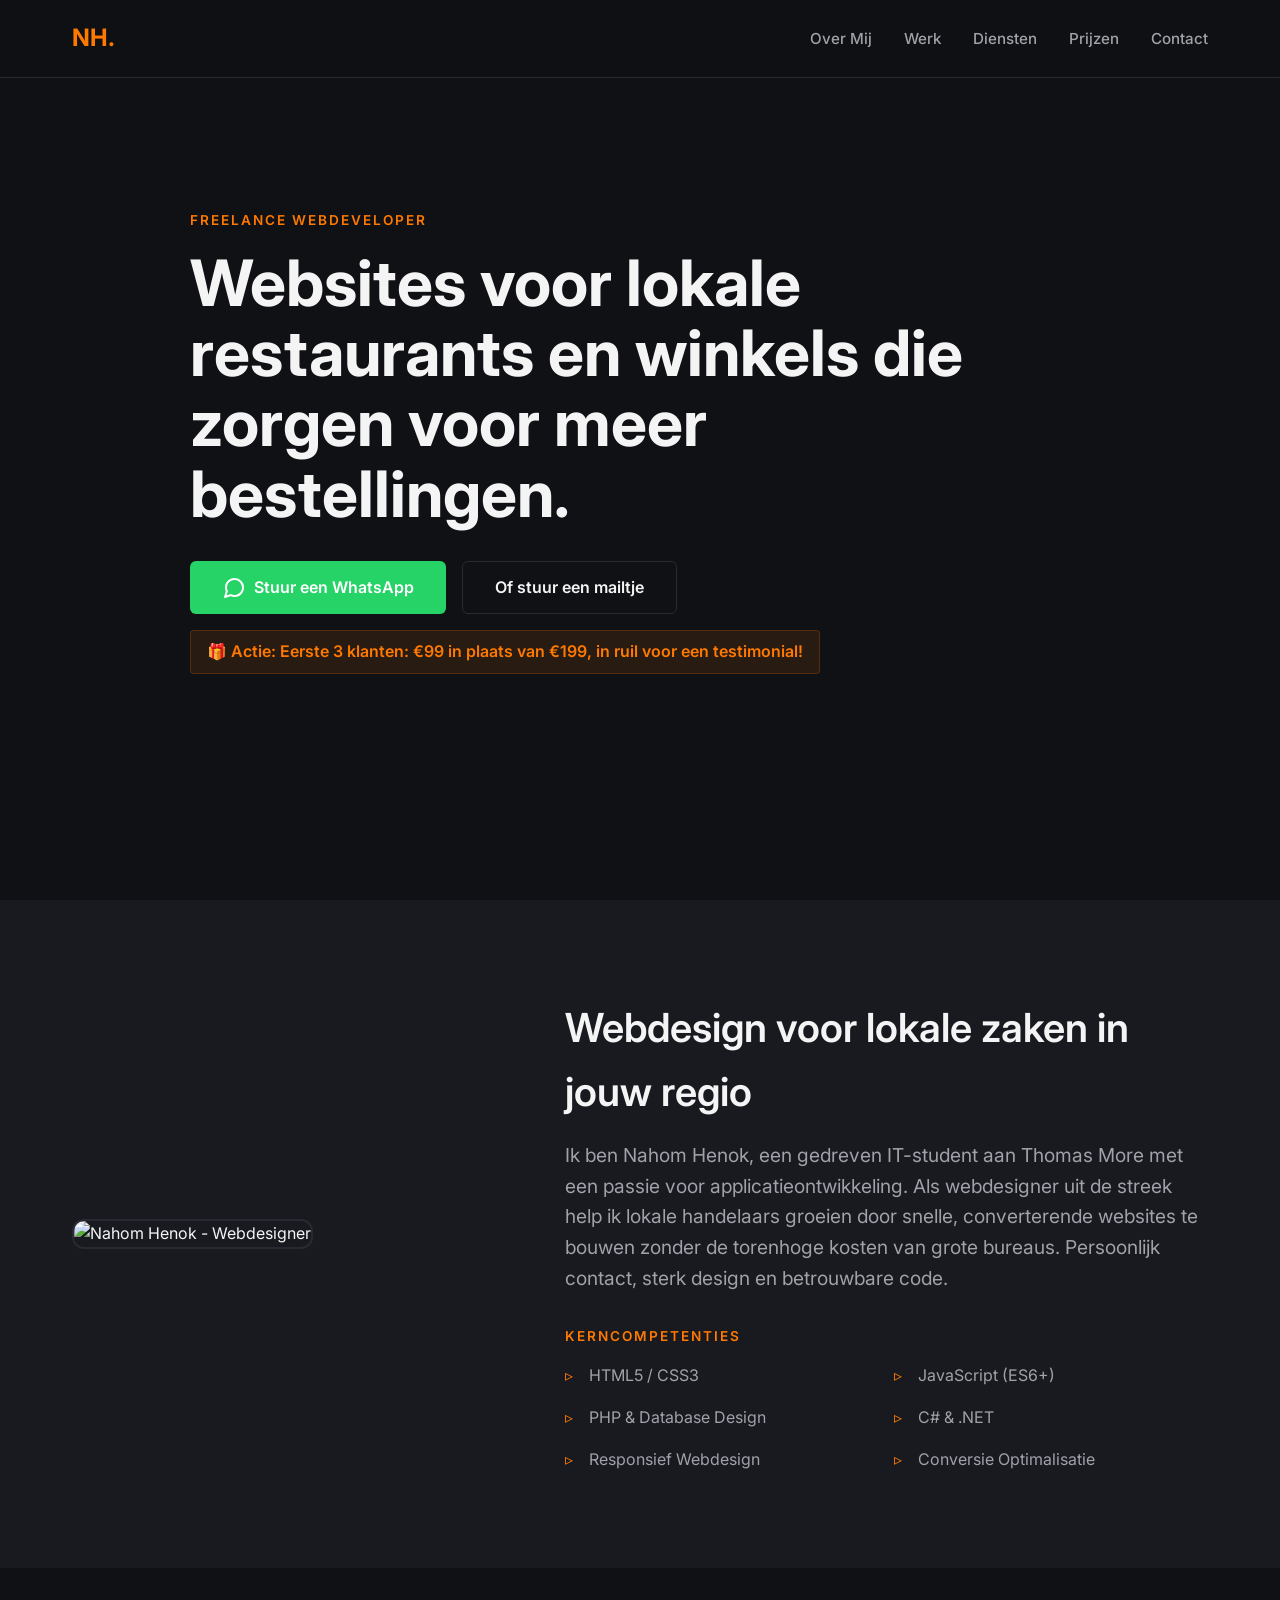
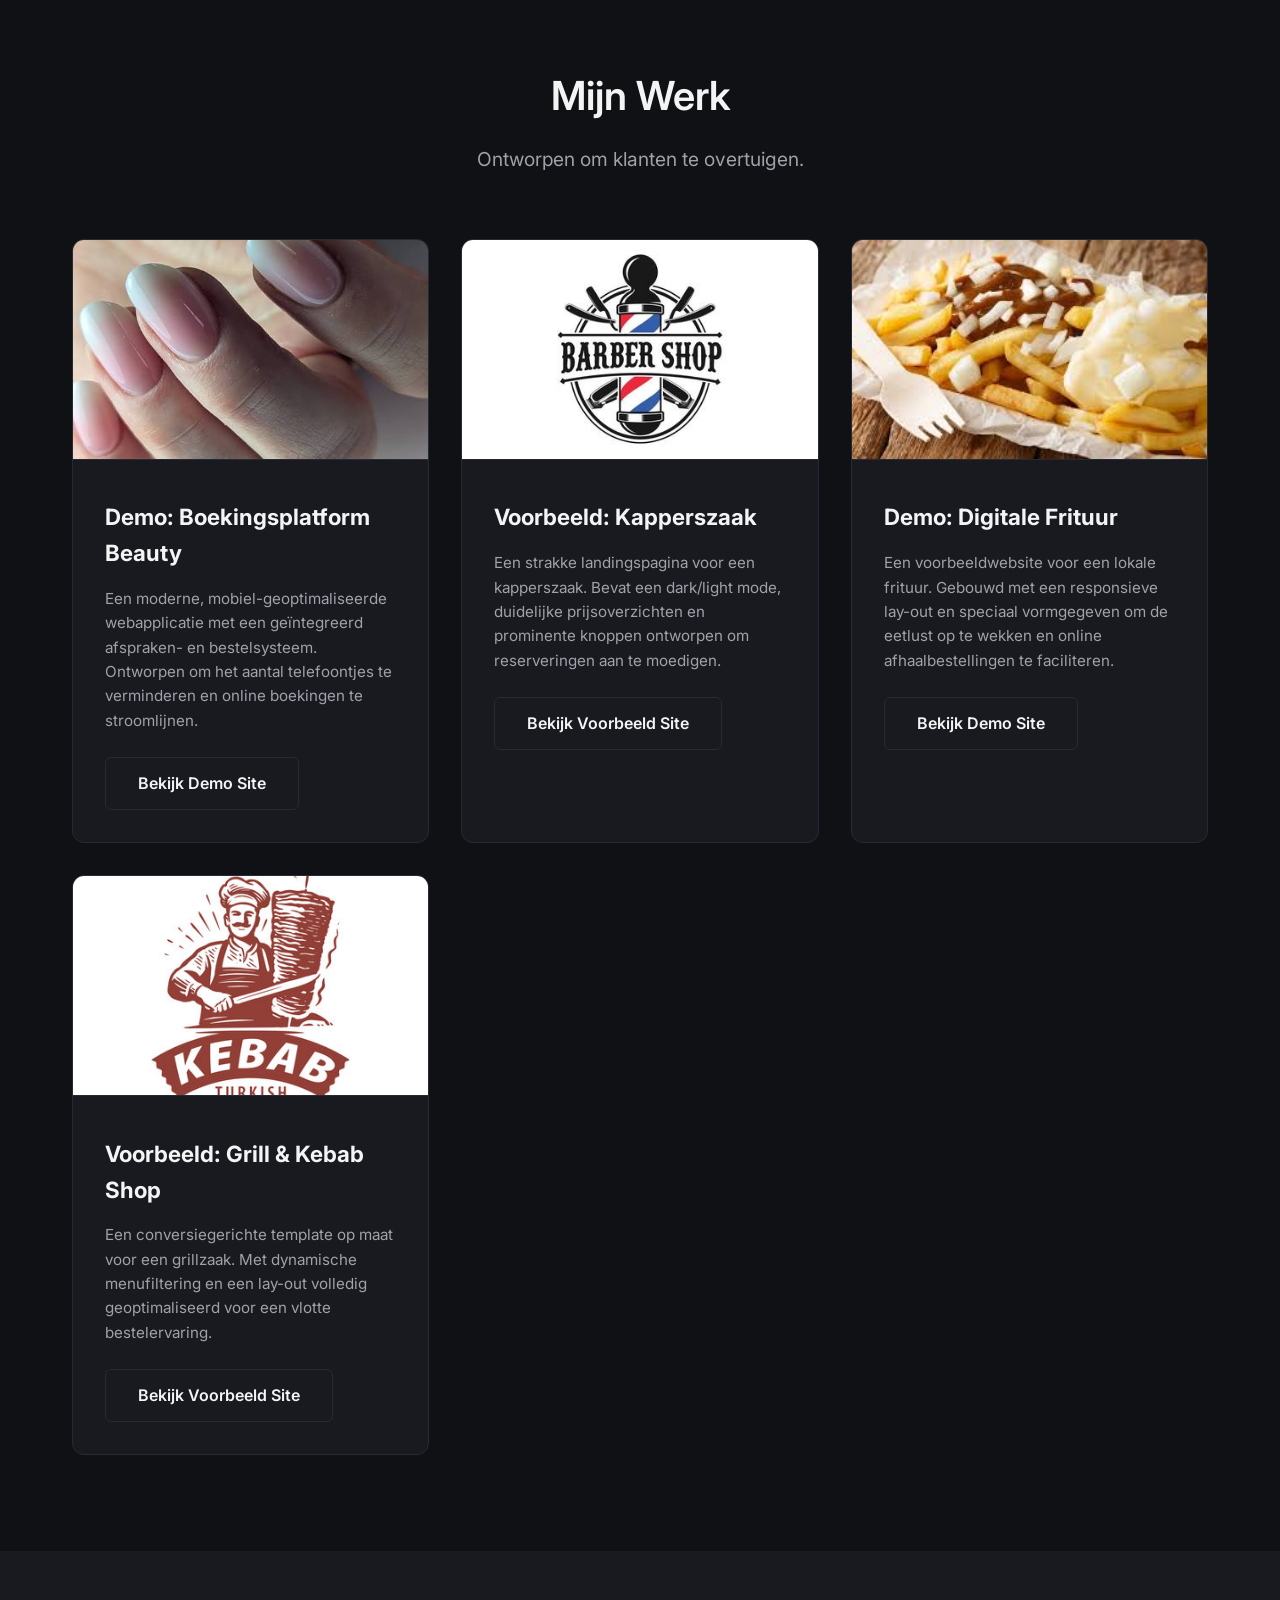
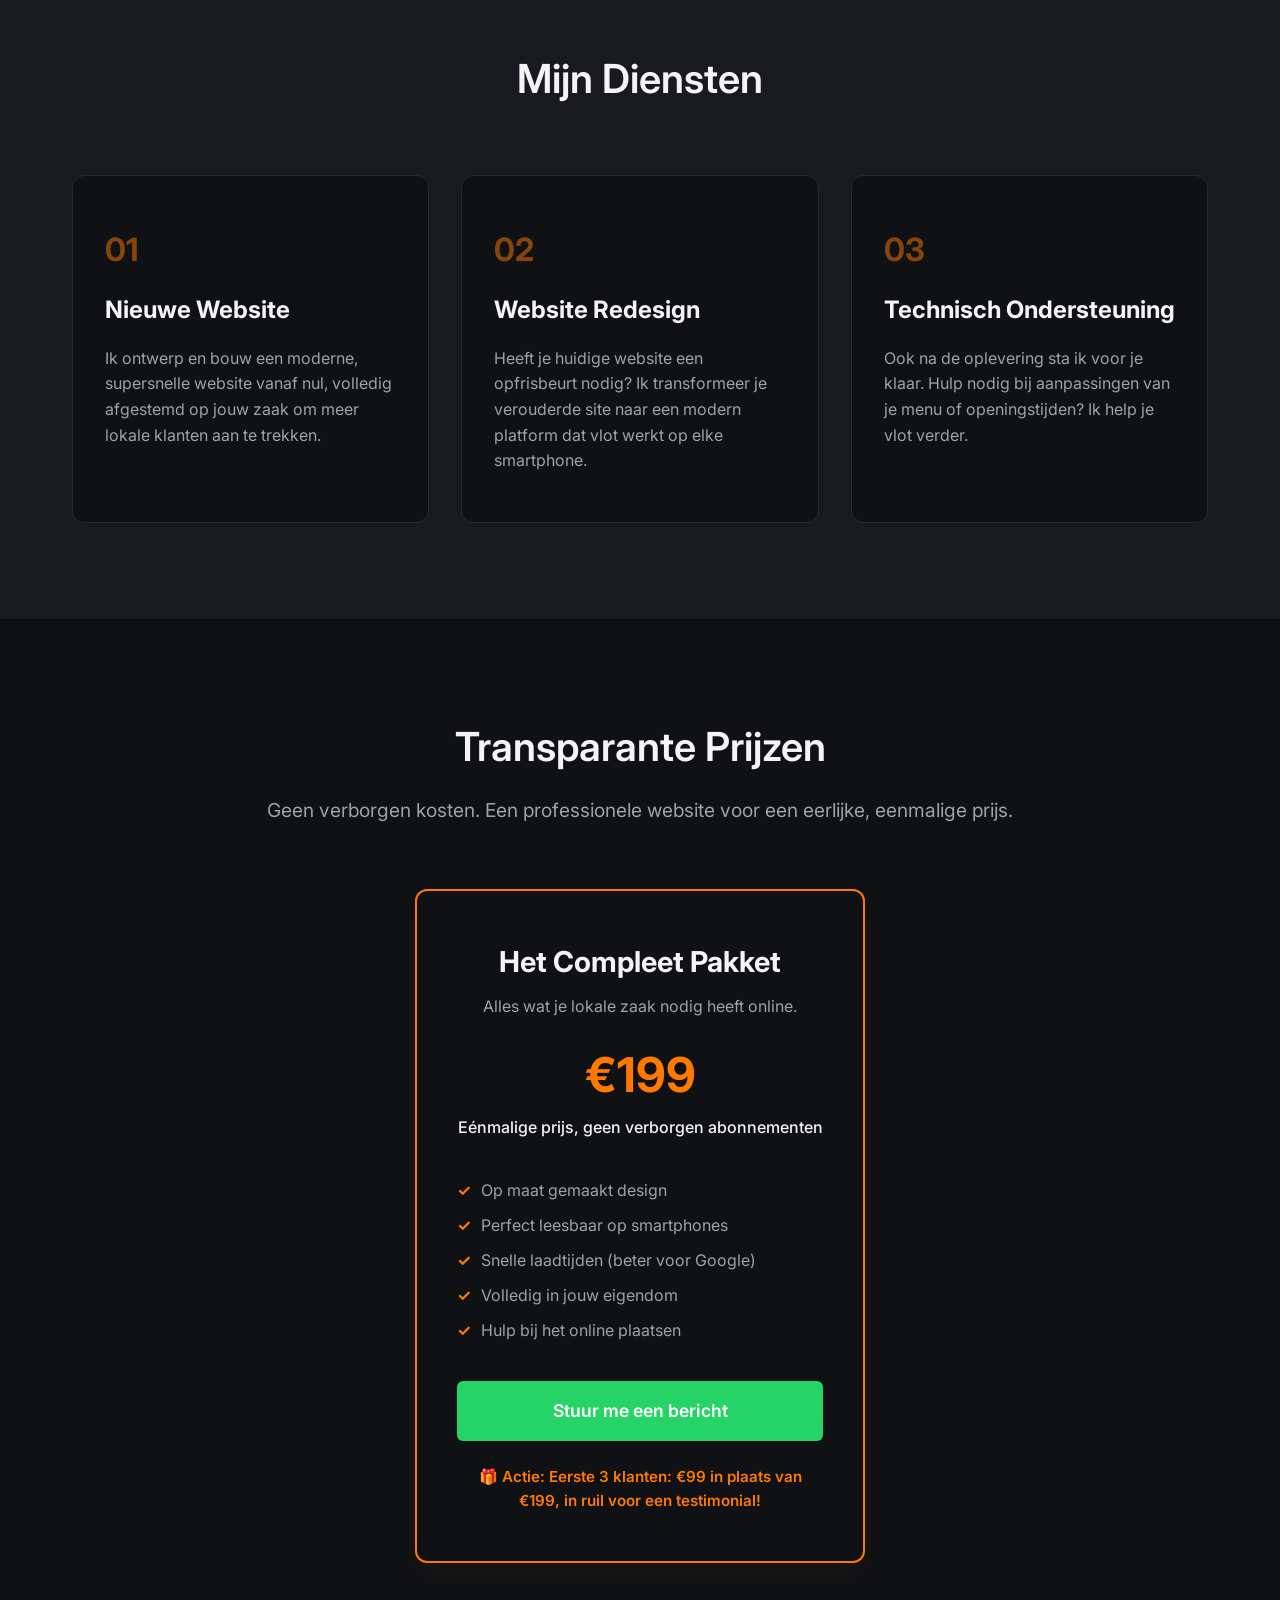
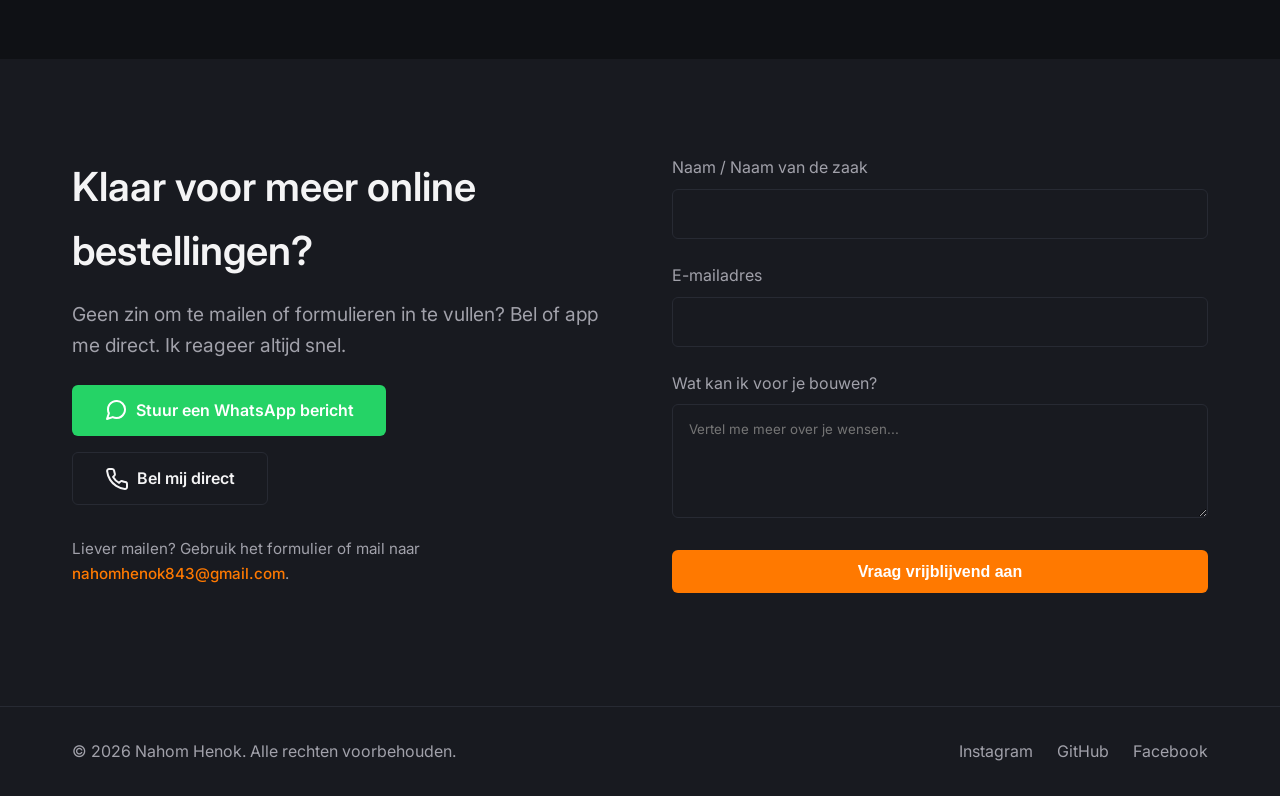
==== commit c2c7c33c: "index.html" ====
--- a/index.html
+++ b/index.html
@@ -538,7 +538,7 @@
                 <div class="projects-grid">
                     <article class="projects-card">
                         <div class="project-image">
-                            <img src="images/images.jpg" alt="Demo Nagelstudio Webshop en Boekingssysteem">
+                            <img src="images.jpg" alt="Demo Nagelstudio Webshop en Boekingssysteem">
                         </div>
                         <div class="project-info">
                             <h3 class="project-title">Demo: Boekingsplatform Beauty</h3>
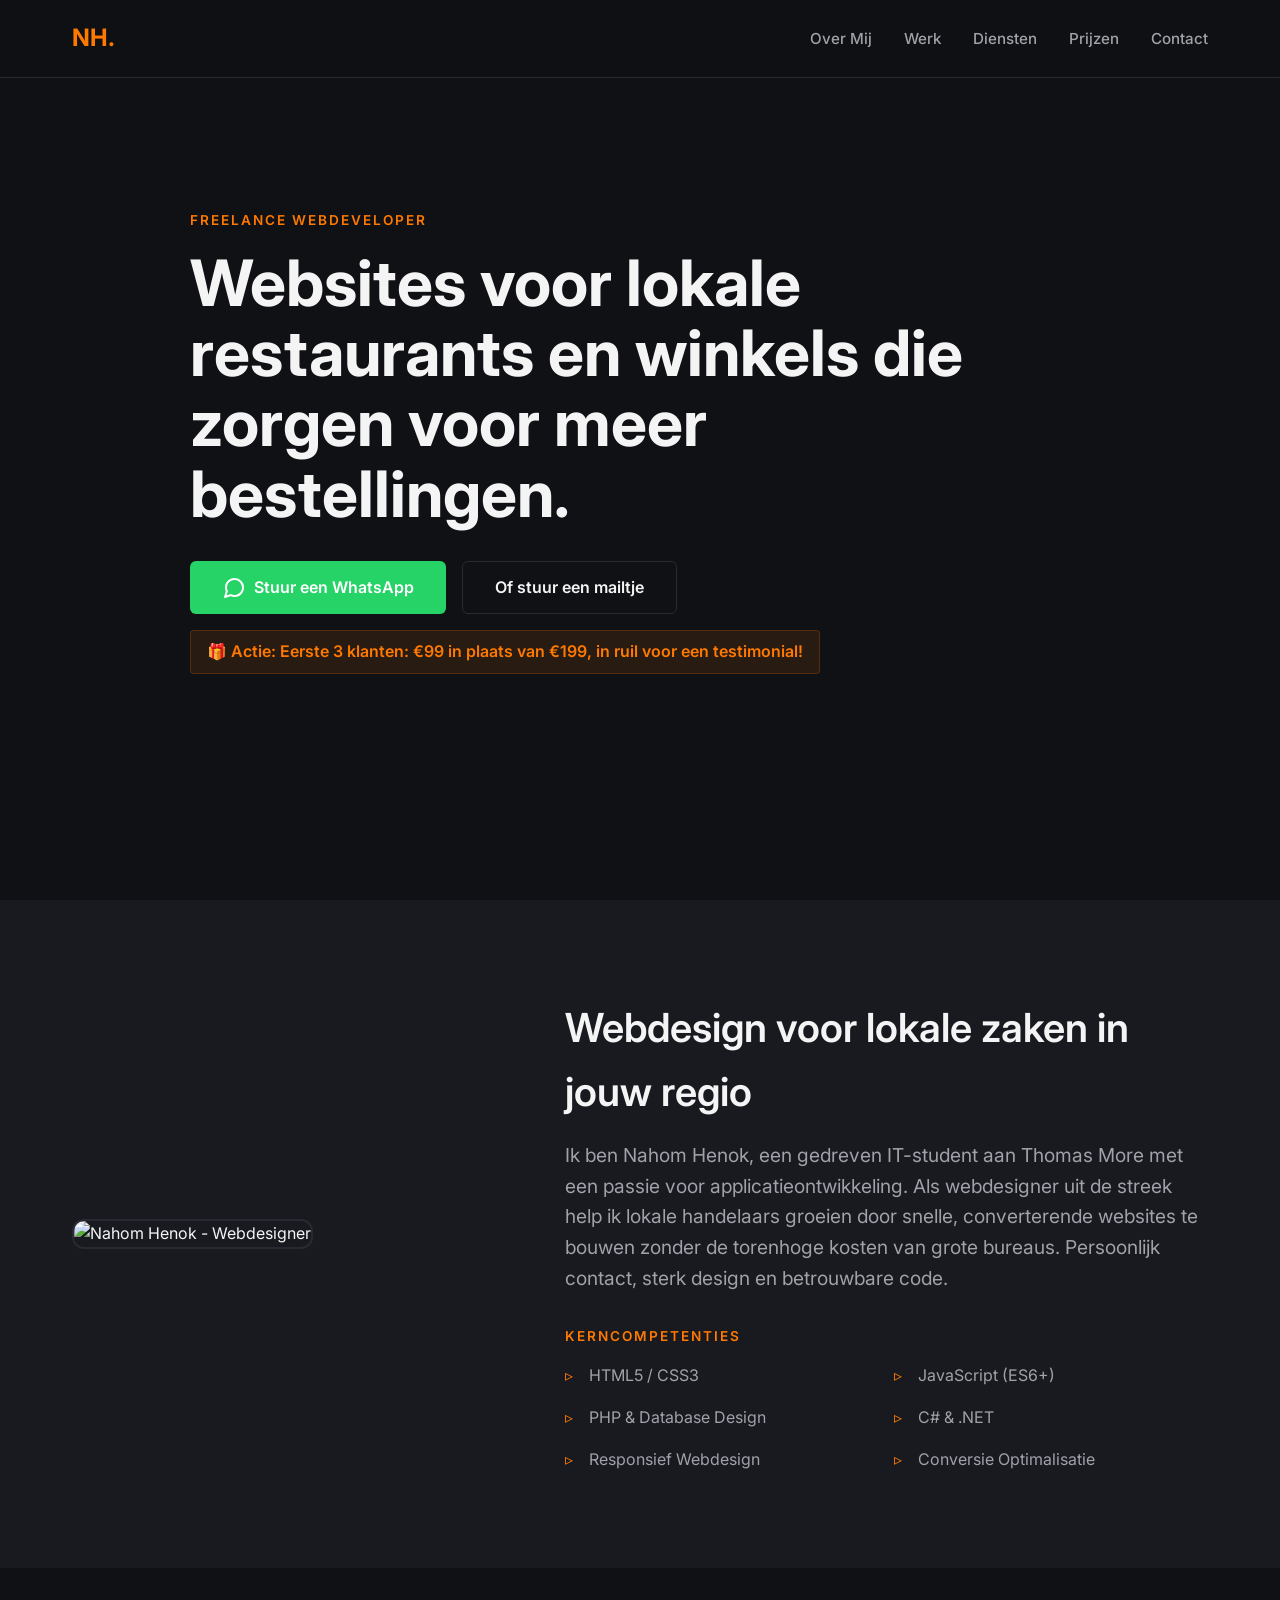
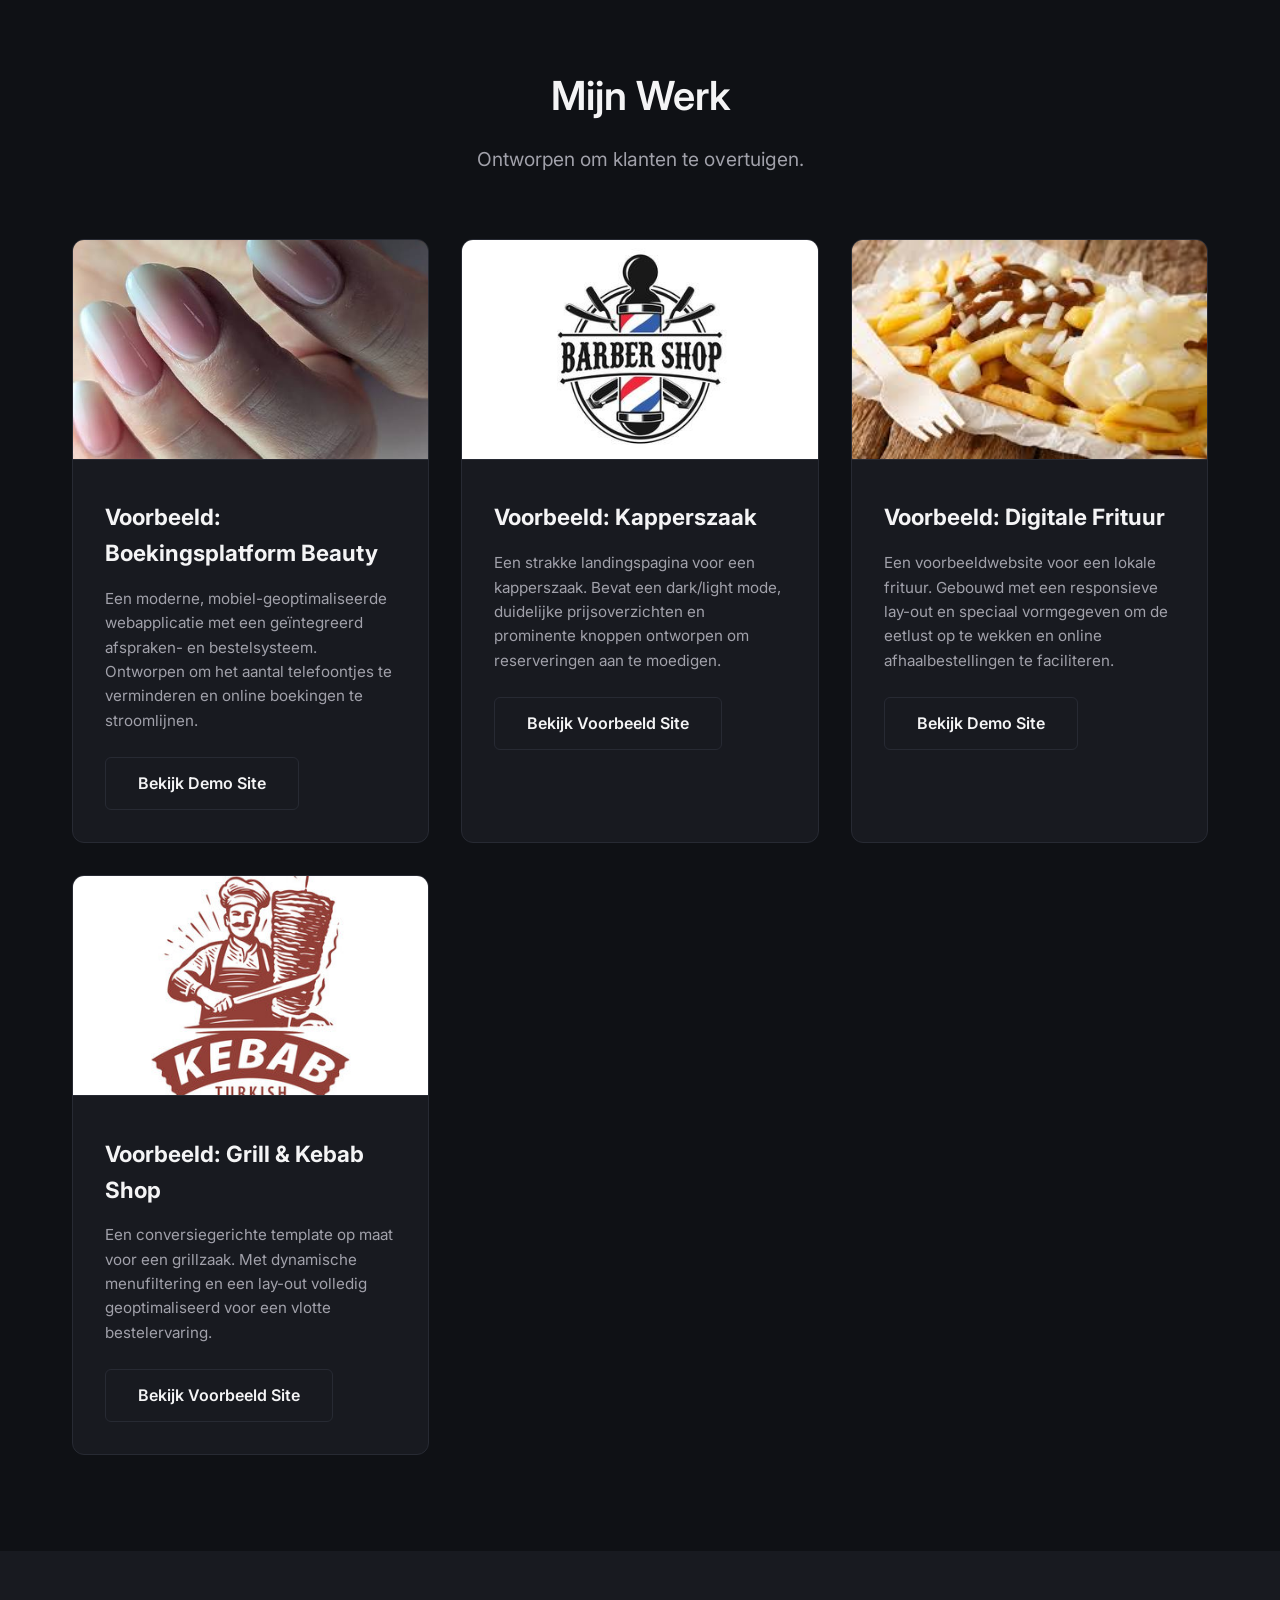
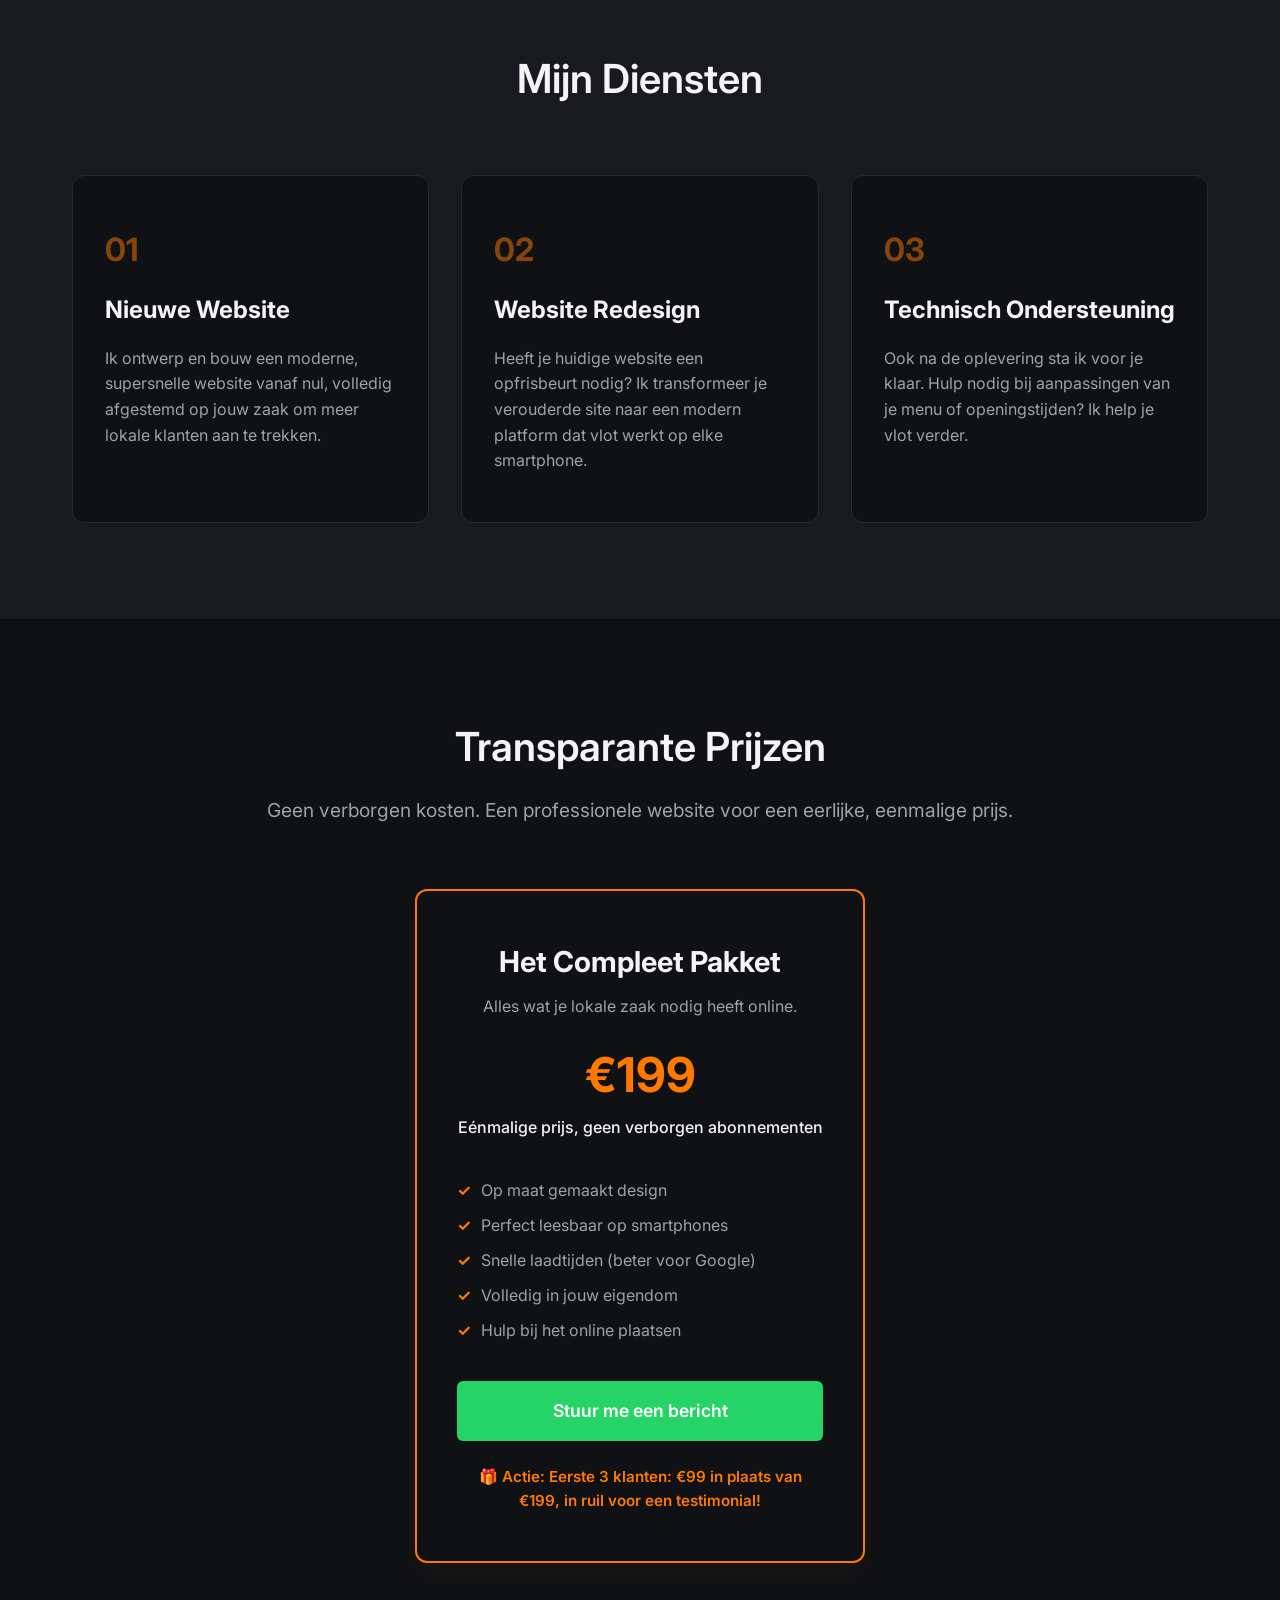
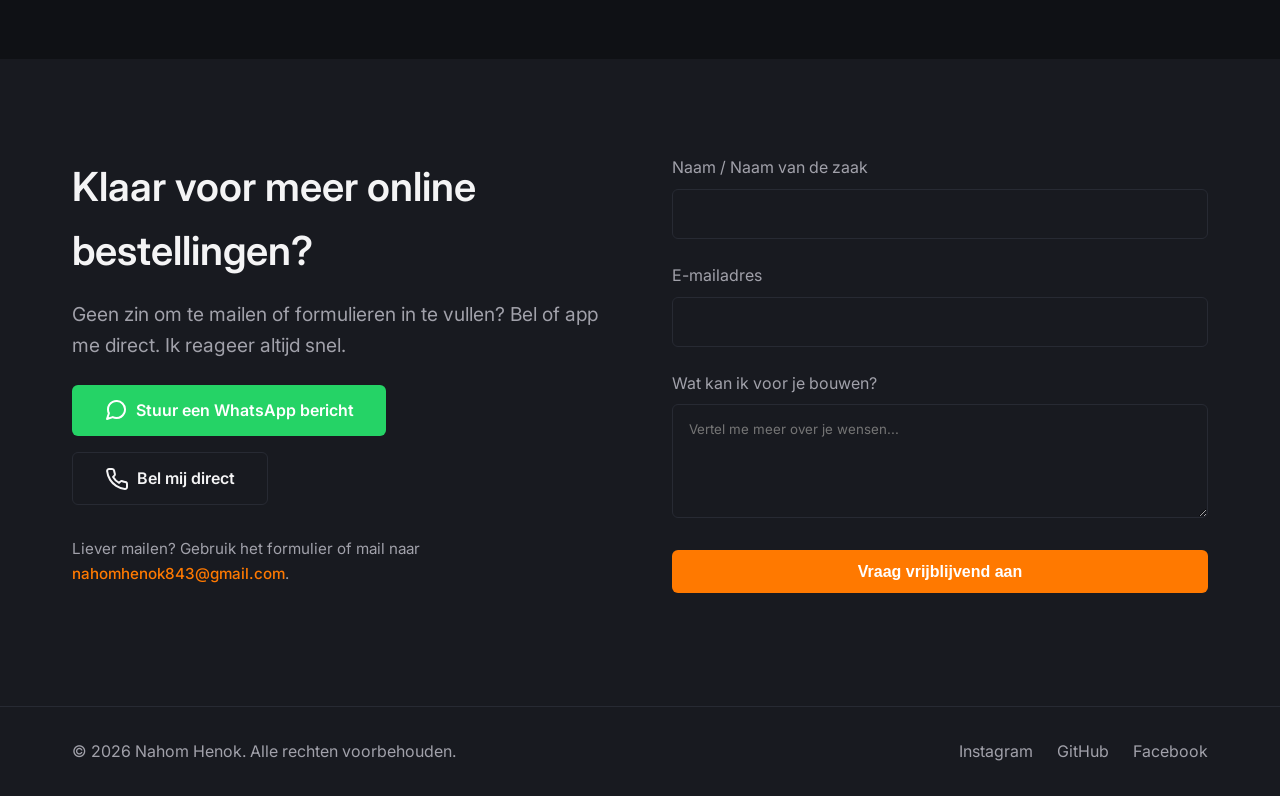
==== commit 21a3959e: "index.html" ====
--- a/index.html
+++ b/index.html
@@ -541,7 +541,7 @@
                             <img src="images.jpg" alt="Demo Nagelstudio Webshop en Boekingssysteem">
                         </div>
                         <div class="project-info">
-                            <h3 class="project-title">Demo: Boekingsplatform Beauty</h3>
+                            <h3 class="project-title">Voorbeeld: Boekingsplatform Beauty</h3>
                             <p class="project-desc">Een moderne, mobiel-geoptimaliseerde webapplicatie met een geïntegreerd afspraken- en bestelsysteem. Ontworpen om het aantal telefoontjes te verminderen en online boekingen te stroomlijnen.</p>
                             <a href="https://nahom-dev17.github.io/Nagelstudio.html" class="btn btn-outline" target="_blank">Bekijk Demo Site</a>
                         </div>
@@ -563,7 +563,7 @@
                             <img src="images/download.jpg" alt="Demo Frituur UI">
                         </div>
                         <div class="project-info">
-                            <h3 class="project-title">Demo: Digitale Frituur</h3>
+                            <h3 class="project-title">Voorbeeld: Digitale Frituur</h3>
                             <p class="project-desc">Een voorbeeldwebsite voor een lokale frituur. Gebouwd met een responsieve lay-out en speciaal vormgegeven om de eetlust op te wekken en online afhaalbestellingen te faciliteren.</p>
                             <a href="fry_shop.html" class="btn btn-outline" target="_blank">Bekijk Demo Site</a>
                         </div>
